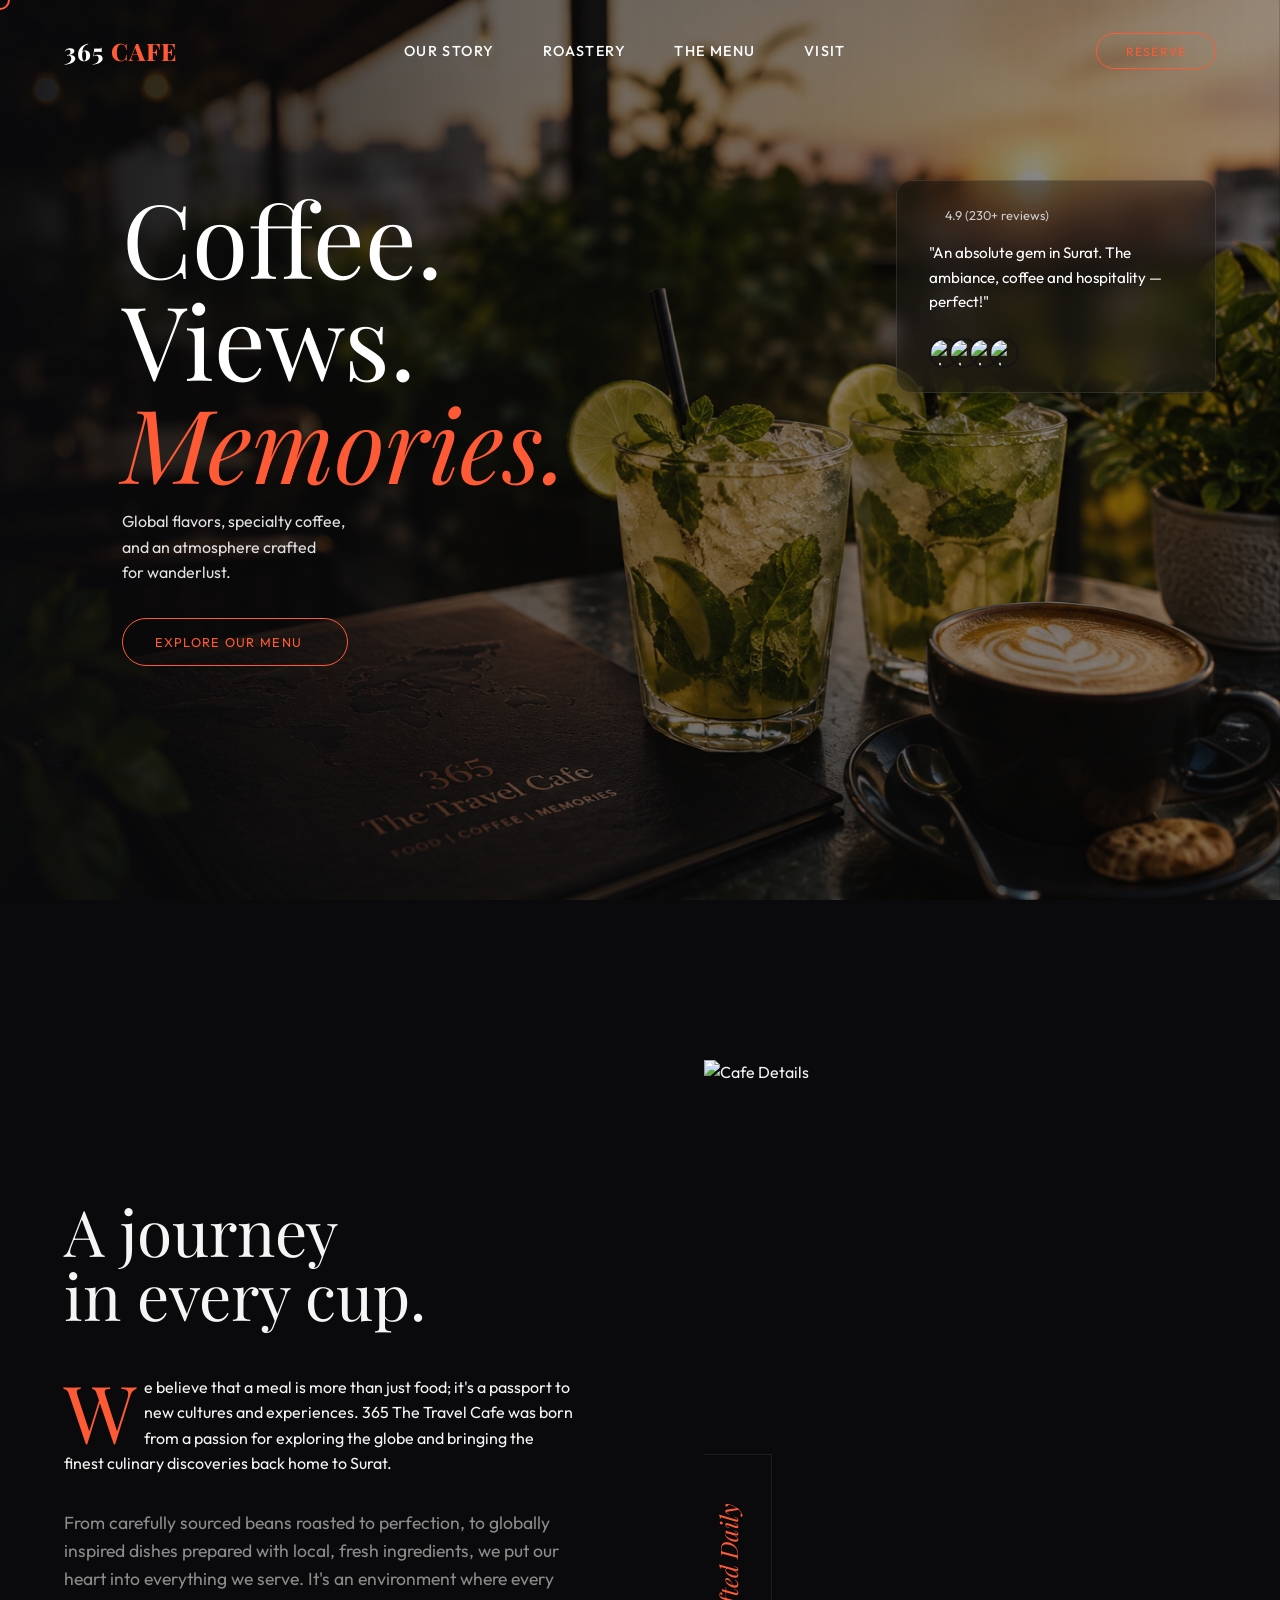
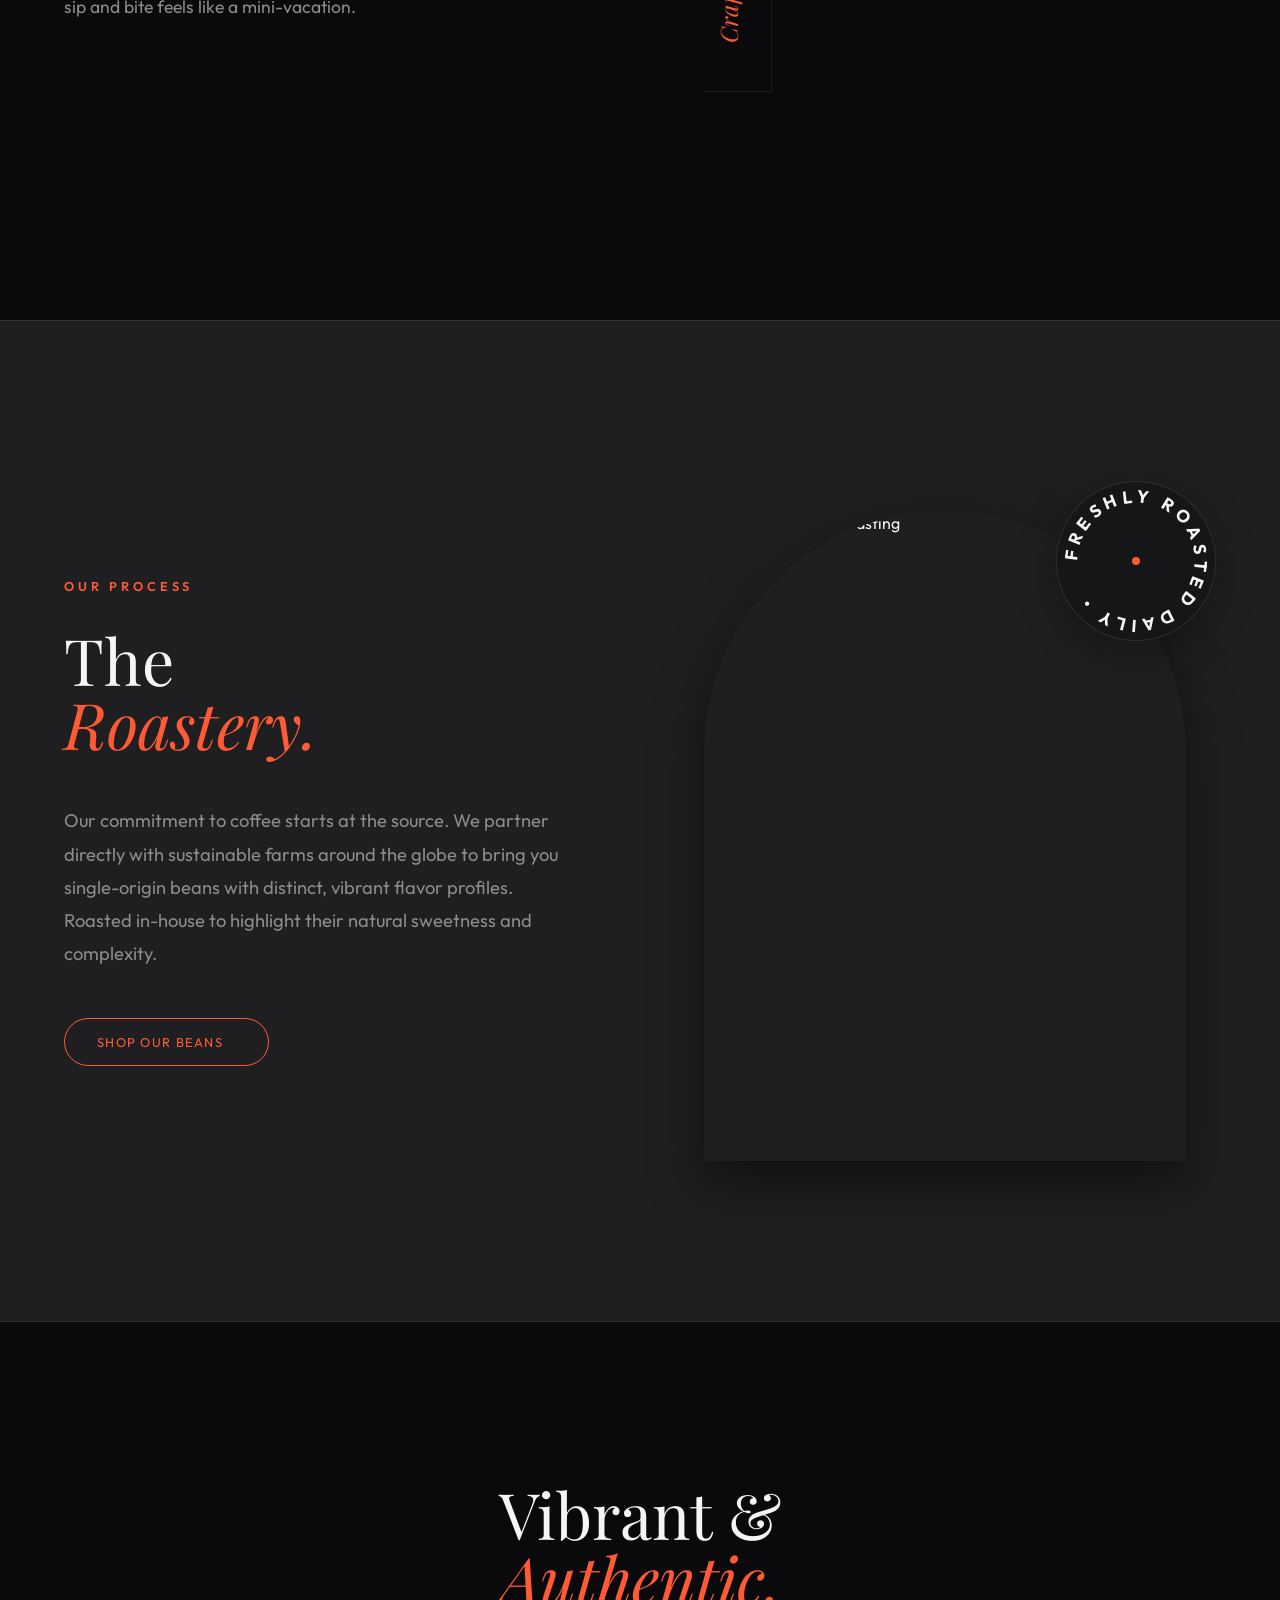
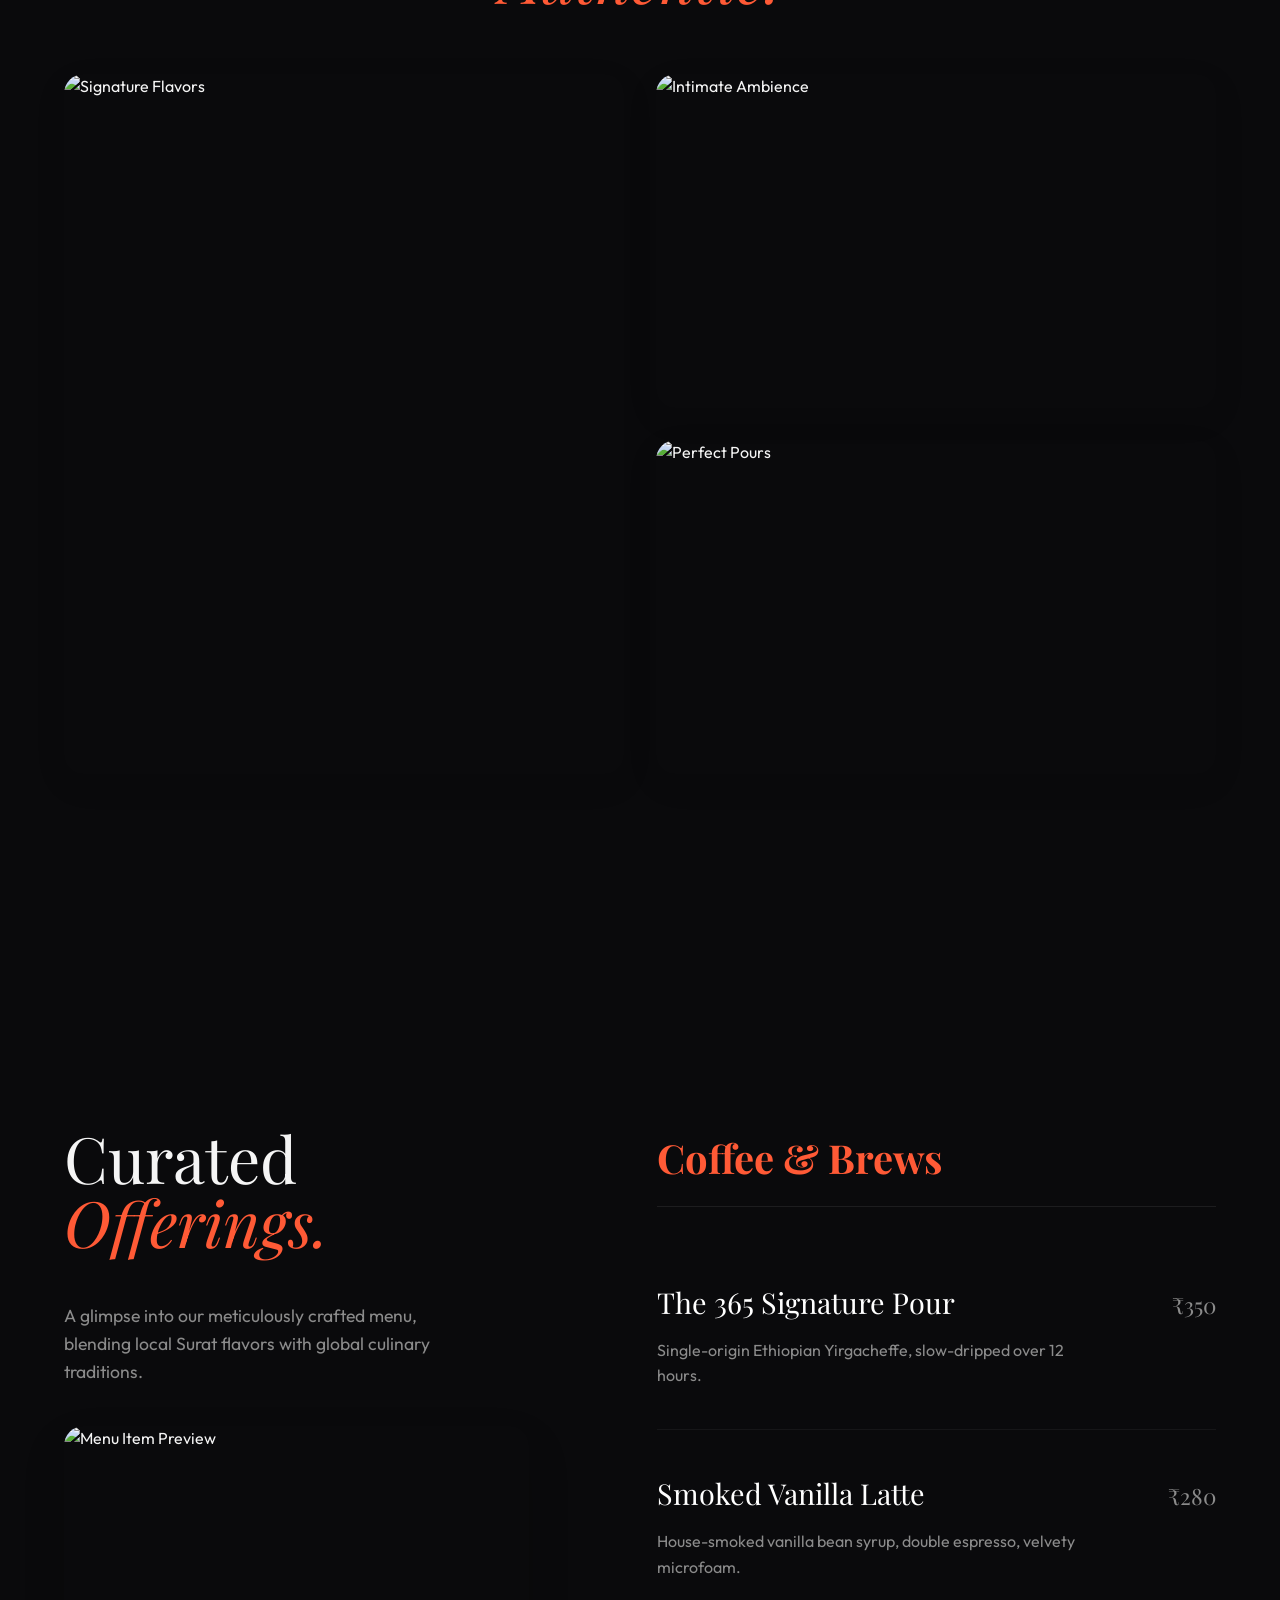
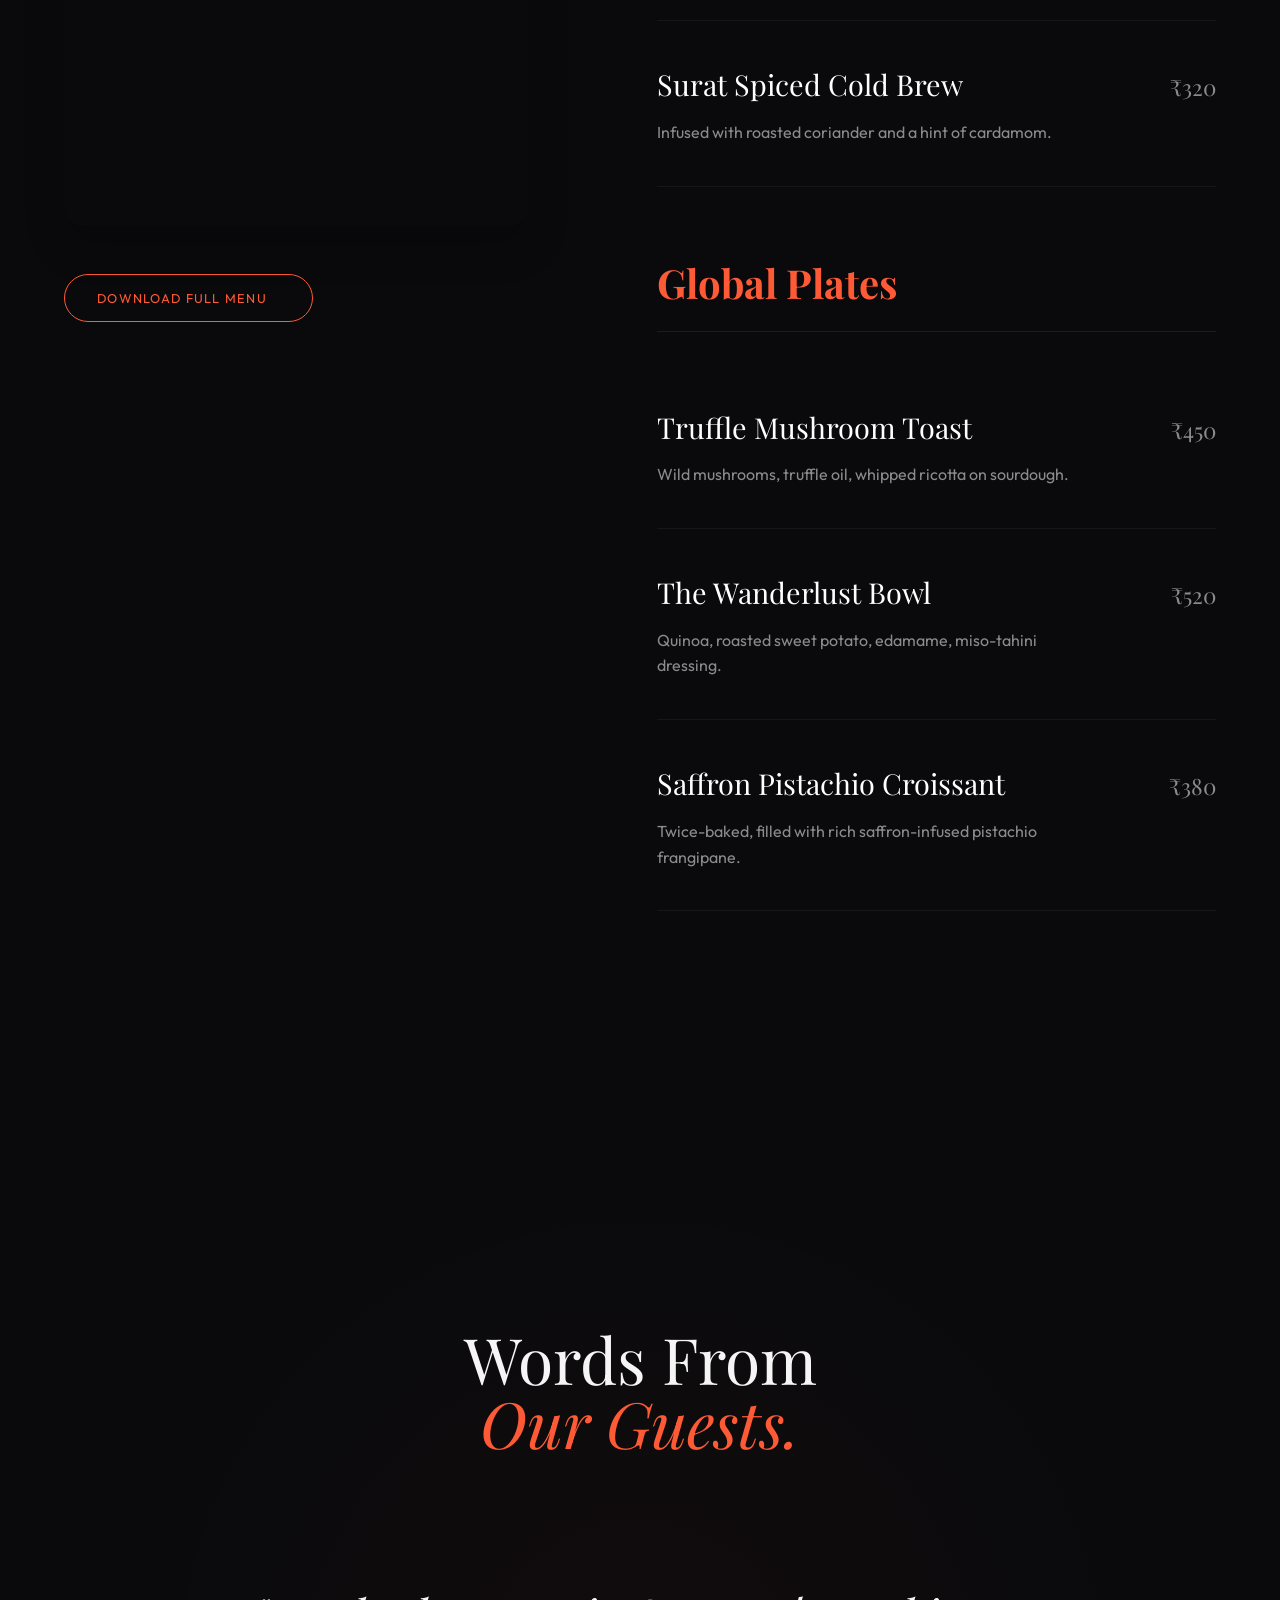
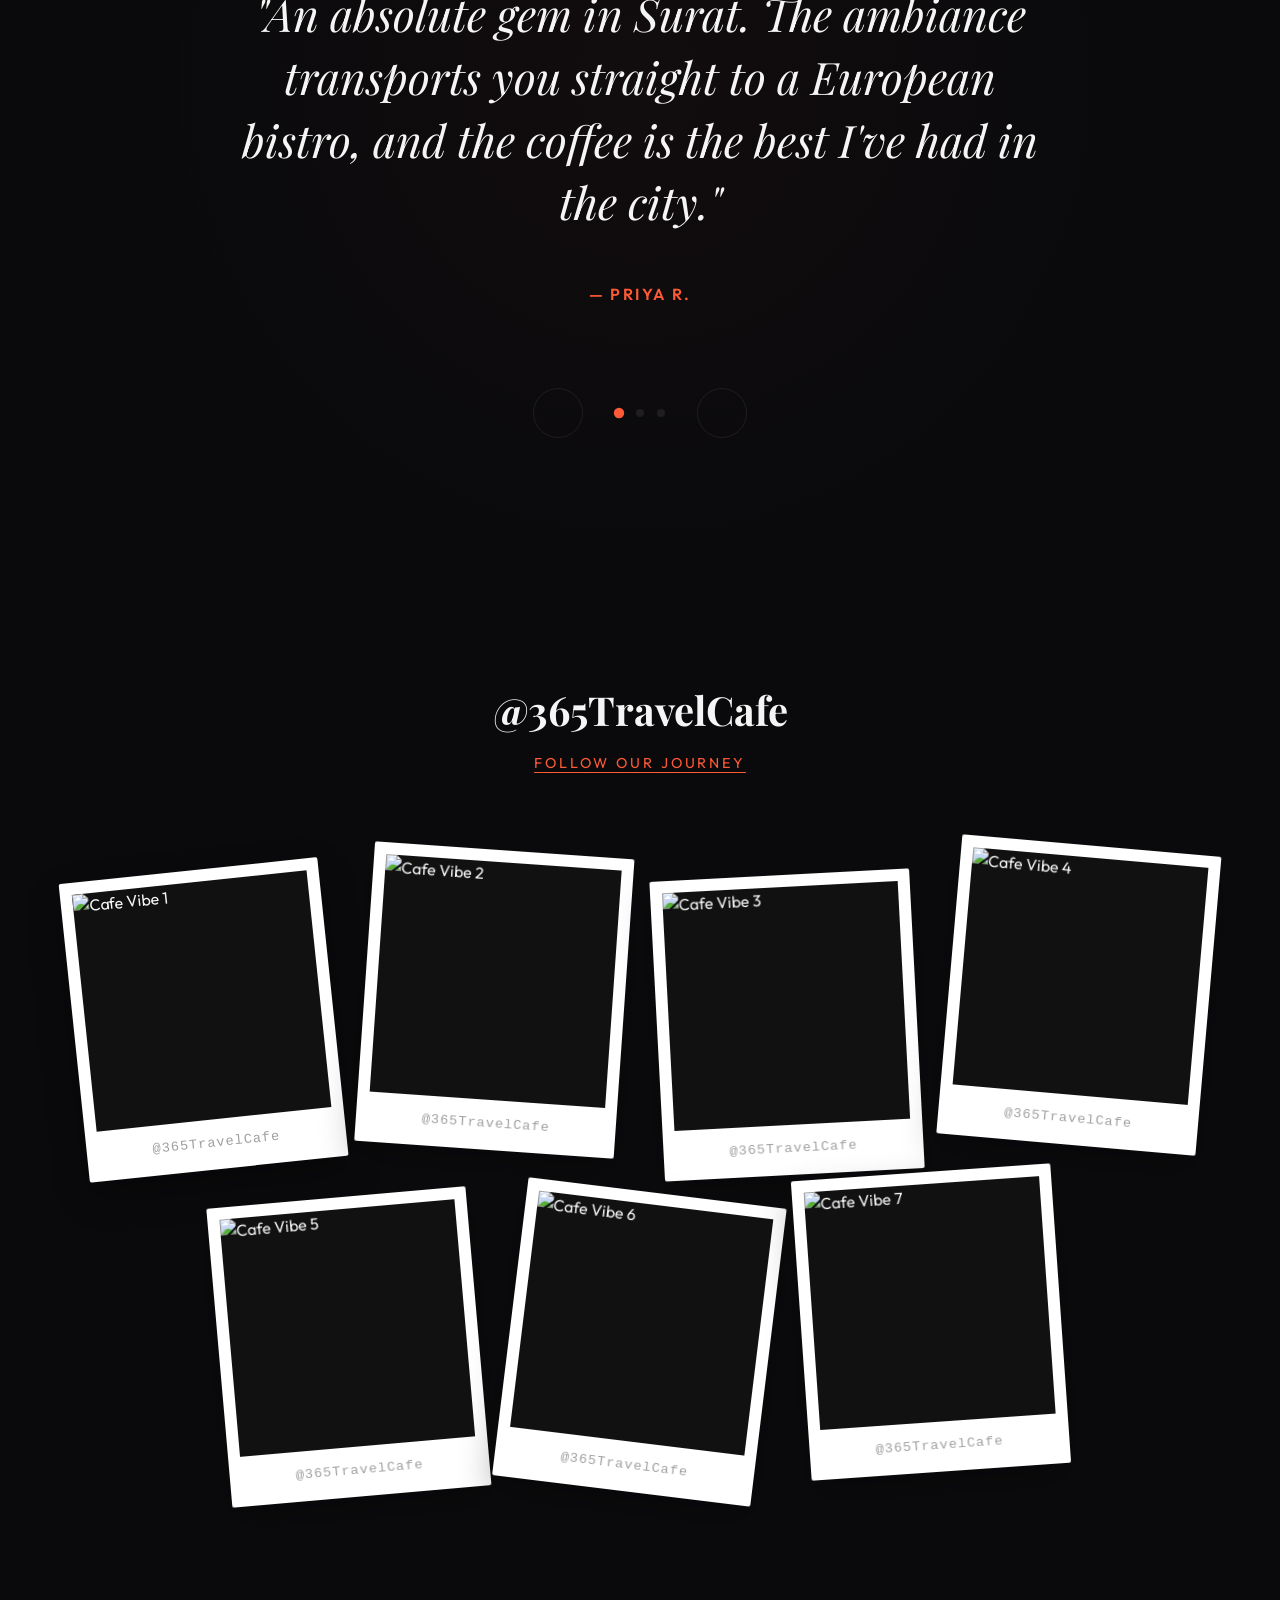
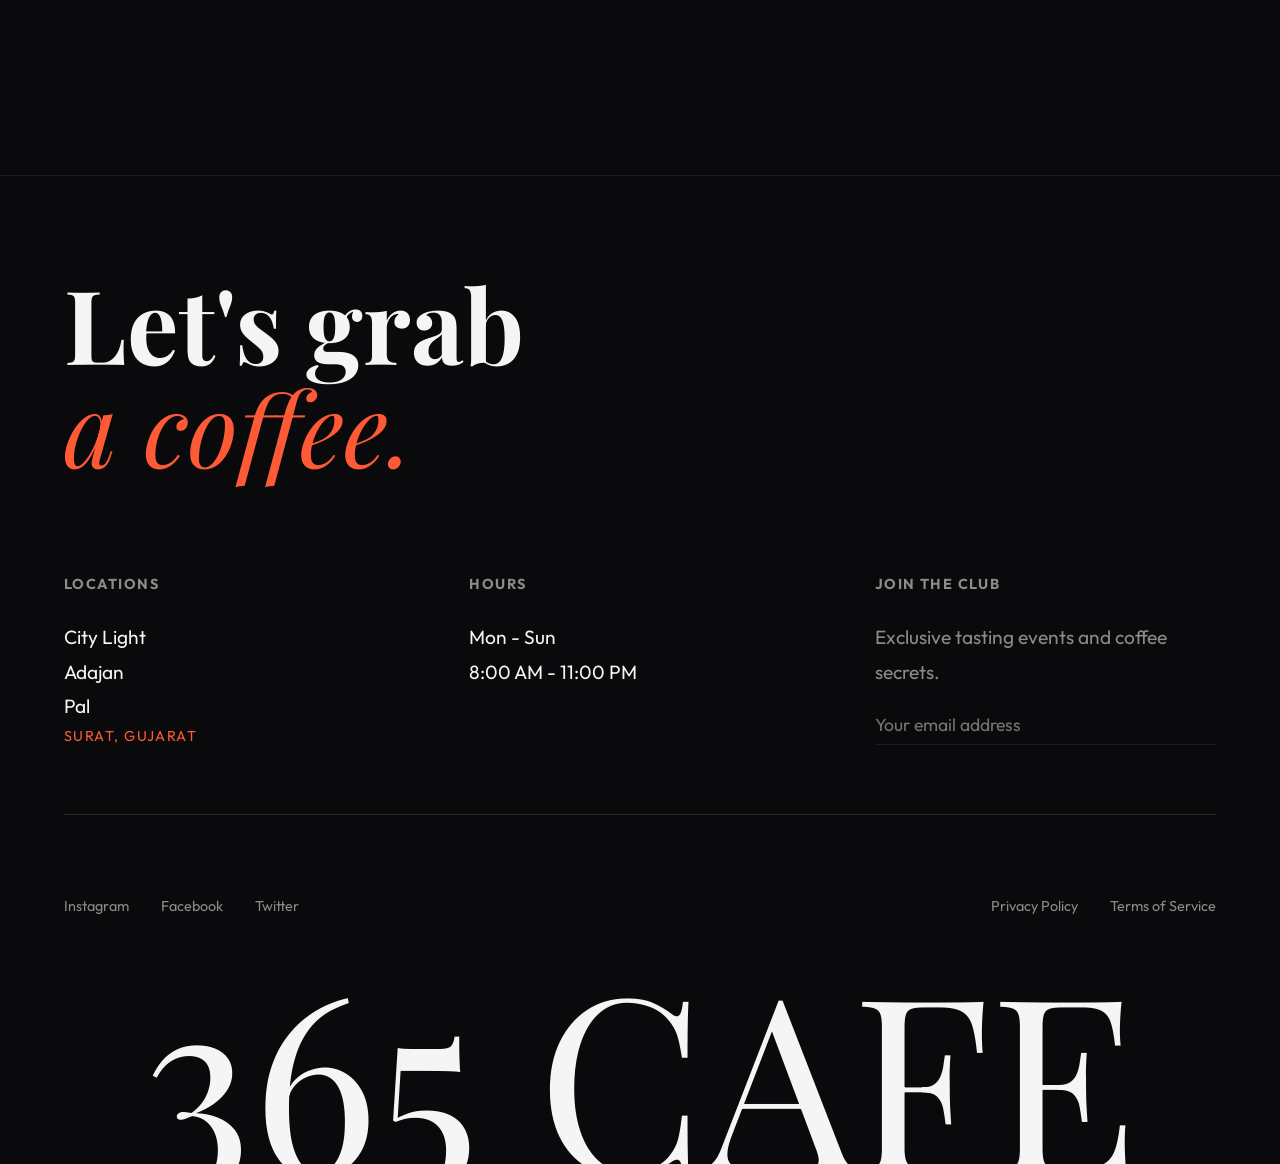
==== index.html @ e99504af "implement front-end structure and interactive UI components for 365-travel-cafe landing page" ====
<!DOCTYPE html>
<html lang="en">
<head>
    <meta charset="UTF-8">
    <meta name="viewport" content="width=device-width, initial-scale=1.0">
    <title>365 The Travel Cafe | Editorial Showcase</title>
    <meta name="description" content="Surat's most loved travel cafe.">
    
    <!-- Fonts -->
    <link rel="preconnect" href="https://fonts.googleapis.com">
    <link rel="preconnect" href="https://fonts.gstatic.com" crossorigin>
    <link href="https://fonts.googleapis.com/css2?family=Playfair+Display:ital,wght@0,400;0,600;0,800;1,400;1,800&family=Outfit:wght@300;400;500;700&display=swap" rel="stylesheet">
    
    <!-- Phosphor Icons -->
    <script src="https://unpkg.com/@phosphor-icons/web"></script>
    
    <link rel="stylesheet" href="styles.css">
</head>
<body class="loading">

    <!-- Custom Cursor -->
    <div class="custom-cursor"></div>

    <!-- Intro Curtain -->
    <div class="intro-curtain">
        <div class="curtain-text">
            <span>365</span>
        </div>
    </div>

    <!-- Minimal Fixed Nav -->
    <nav class="site-nav">
        <div class="nav-brand">365 <span class="primary-text">CAFE</span></div>
        <ul class="nav-links">
            <li><a href="#story">Our Story</a></li>
            <li><a href="#roastery">Roastery</a></li>
            <li><a href="#menu">The Menu</a></li>
            <li><a href="#visit">Visit</a></li>
        </ul>
        <div class="nav-actions">
            <button class="theme-toggle" aria-label="Toggle Theme"><i class="ph ph-sun"></i></button>
            <button class="nav-cta">Reserve</button>
        </div>
    </nav>

    <main>
        <!-- Refined Cinematic Hero (Full Bleed) -->
        <section class="hero-editorial full-bleed-hero">
            <div class="hero-image-wrap parallax-wrap" id="hero-bg-container">
                <img src="ChatGPT%20Image%20Jun%2019,%202026,%2002_57_02%20PM.png" alt="Cafe Background 1" class="parallax-img hero-slide active">
                <img src="ChatGPT%20Image%20Jun%2019,%202026,%2004_19_49%20PM.png" alt="Cafe Background 2" class="parallax-img hero-slide">
                <img src="https://images.unsplash.com/photo-1554118811-1e0d58224f24?auto=format&fit=crop&w=1920&q=80" alt="Cafe Background 3" class="parallax-img hero-slide">
                <div class="hero-dark-overlay"></div>
            </div>
            
            <div class="hero-content-inner container-fluid">
                <!-- Left Side Content -->
                <div class="hero-left reveal-up">
                    <h1 class="massive-title">
                        <span class="line">Coffee.</span>
                        <span class="line">Views.</span>
                        <span class="line italic-line primary-text">Memories.</span>
                    </h1>
                    
                    <p class="hero-desc">Global flavors, specialty coffee,<br>and an atmosphere crafted<br>for wanderlust.</p>
                    
                    <a href="#menu" class="btn-outline-pill">Explore Our Menu <i class="ph ph-arrow-right"></i></a>
                </div>

                <!-- Right Side Floating Review -->
                <div class="hero-right reveal-left" style="transition-delay: 0.3s;">
                    <div class="glass-review-card">
                        <div class="review-header">
                            <div class="stars">
                                <i class="ph-fill ph-star"></i>
                                <i class="ph-fill ph-star"></i>
                                <i class="ph-fill ph-star"></i>
                                <i class="ph-fill ph-star"></i>
                                <i class="ph-fill ph-star"></i>
                            </div>
                            <span class="review-score">4.9 (230+ reviews)</span>
                        </div>
                        <p class="review-quote">"An absolute gem in Surat. The ambiance, coffee and hospitality — perfect!"</p>
                        <div class="review-avatars">
                            <img src="https://randomuser.me/api/portraits/men/32.jpg" alt="User">
                            <img src="https://randomuser.me/api/portraits/women/44.jpg" alt="User">
                            <img src="https://randomuser.me/api/portraits/men/46.jpg" alt="User">
                            <img src="https://randomuser.me/api/portraits/women/68.jpg" alt="User">
                        </div>
                    </div>
                </div>
                <!-- Bottom Left Slider Nav -->
                <div class="hero-slider-nav reveal-up" style="transition-delay: 0.5s;">
                    <div class="slider-controls-left">
                        <div class="slider-numbers">
                            <span class="slide-num active" data-slide="0">01</span>
                            <span class="slide-num" data-slide="1">02</span>
                            <span class="slide-num" data-slide="2">03</span>
                        </div>
                        <div class="slider-progress"><div class="progress-bar" id="hero-progress"></div></div>
                    </div>
                    <div class="slider-arrows">
                        <button class="slider-arrow prev" id="hero-prev"><i class="ph ph-arrow-left"></i></button>
                        <button class="slider-arrow next" id="hero-next"><i class="ph ph-arrow-right"></i></button>
                    </div>
                </div>

                <!-- Bottom Right Scroll Indicator -->
                <div class="hero-bottom-scroll reveal-up" style="transition-delay: 0.6s;">
                    <span>SCROLL</span>
                    <i class="ph ph-arrow-down"></i>
                </div>
            </div>
        </section>

        <!-- Magazine Spread: The Story -->
        <section id="story" class="editorial-spread">
            <div class="spread-container">
                <div class="spread-left reveal-up">
                    <h2 class="section-heading">A journey<br>in every cup.</h2>
                    <p class="drop-cap">We believe that a meal is more than just food; it's a passport to new cultures and experiences. 365 The Travel Cafe was born from a passion for exploring the globe and bringing the finest culinary discoveries back home to Surat.</p>
                    <p class="spread-text">From carefully sourced beans roasted to perfection, to globally inspired dishes prepared with local, fresh ingredients, we put our heart into everything we serve. It's an environment where every sip and bite feels like a mini-vacation.</p>
                </div>
                <div class="spread-right parallax-wrap">
                    <img src="https://lh3.googleusercontent.com/gps-cs-s/APNQkAH_8YOjDMwPrxu3G7u_Ye5YY3DRD3bAr7jAXcX3xD6zkHyVvR1ZnrJ0Uy85Hltlod4XKkQPBSoAYWraVjgFR7L5Hrx64YXO6LytBCg_0R0-cAbYrSsS0-SSjvHYQIuIgbcGK3vgZVRdeS2w=s680-w680-h510-rw" alt="Cafe Details" class="parallax-img portrait-img">
                    <div class="floating-caption">Crafted Daily</div>
                </div>
            </div>
        </section>

        <!-- Roastery / Process Section -->
        <section id="roastery" class="roastery-section">
            <div class="roastery-content">
                <div class="roastery-text reveal-right">
                    <div class="overline-text">Our Process</div>
                    <h2 class="section-heading">The<br><span class="primary-text italic-text">Roastery.</span></h2>
                    <p>Our commitment to coffee starts at the source. We partner directly with sustainable farms around the globe to bring you single-origin beans with distinct, vibrant flavor profiles. Roasted in-house to highlight their natural sweetness and complexity.</p>
                    <a href="#" class="btn-outline-pill mt-4">Shop Our Beans <i class="ph ph-arrow-right"></i></a>
                </div>
                <div class="roastery-image-wrapper reveal-left">
                    <div class="roastery-image">
                        <img src="https://images.unsplash.com/photo-1611162458324-aae1eb4129a4?ixlib=rb-1.2.1&auto=format&fit=crop&w=800&q=80" alt="In-house Coffee Roasting">
                    </div>
                    <!-- Rotating Badge moved to wrapper to avoid clipping -->
                    <div class="spinning-badge">
                        <svg viewBox="0 0 100 100">
                            <path id="curve" d="M 50, 50 m -37, 0 a 37,37 0 1,1 74,0 a 37,37 0 1,1 -74,0" fill="transparent" />
                            <text>
                                <textPath href="#curve">FRESHLY ROASTED DAILY • </textPath>
                            </text>
                        </svg>
                    </div>
                </div>
            </div>
        </section>

        <!-- Editorial Grid Gallery -->
        <section class="editorial-gallery">
            <div class="gallery-header reveal-up text-center">
                <h2 class="section-heading">Vibrant &<br><span class="italic-text primary-text">Authentic.</span></h2>
            </div>
            
            <div class="gallery-grid">
                <div class="gallery-img g-img-1 reveal-up">
                    <img src="https://lh3.googleusercontent.com/gps-cs-s/APNQkAEveJ-0cNbcdMKOzyAmQ_ZM-H3372dX_x0oOWkmMdd_CyS8RoyU_rDqANWfOn6shTNKV2xxHIEhzc3QOTjY49p3nXBCAdz05AFk79AvKMr9BVySr64SAkkX1CygInDUt1LAH3bZ=s680-w680-h510-rw" alt="Signature Flavors">
                    <div class="img-caption">Signature Flavors</div>
                </div>
                <div class="gallery-img g-img-2 reveal-up" style="transition-delay: 0.2s;">
                    <img src="https://lh3.googleusercontent.com/gps-cs-s/APNQkAE4lsI6oSVCRrJXC2gqANppgJ6J4UdiPeIzRn-x22AawlcXW85xevfpBqam2crn1PPQNrogpzS-D-CQ4bHELPr_Ki1vTo1W8ZWfe0OLDq8jT17kl1zATNRJLOhybaZZ0pL5cJJe=s680-w680-h510-rw" alt="Intimate Ambience">
                    <div class="img-caption">Intimate Ambience</div>
                </div>
                <div class="gallery-img g-img-3 reveal-up" style="transition-delay: 0.4s;">
                    <img src="https://lh3.googleusercontent.com/gps-cs-s/APNQkAH_8YOjDMwPrxu3G7u_Ye5YY3DRD3bAr7jAXcX3xD6zkHyVvR1ZnrJ0Uy85Hltlod4XKkQPBSoAYWraVjgFR7L5Hrx64YXO6LytBCg_0R0-cAbYrSsS0-SSjvHYQIuIgbcGK3vgZVRdeS2w=s680-w680-h510-rw" alt="Perfect Pours">
                    <div class="img-caption">Perfect Pours</div>
                </div>
            </div>
        </section>

        <!-- Interactive Premium Menu -->
        <section id="menu" class="premium-menu-section">
            <div class="menu-split-container">
                <!-- Left: Sticky Header & Image Reveal -->
                <div class="menu-left reveal-up">
                    <div class="menu-sticky-content">
                        <h2 class="section-heading">Curated<br><span class="primary-text italic-text">Offerings.</span></h2>
                        <p class="menu-intro">A glimpse into our meticulously crafted menu, blending local Surat flavors with global culinary traditions.</p>
                        
                        <!-- Dynamic Image that changes on hover -->
                        <div class="menu-hover-image">
                            <img src="https://images.unsplash.com/photo-1497935586351-b67a49e012bf?ixlib=rb-1.2.1&auto=format&fit=crop&w=800&q=80" alt="Menu Item Preview" id="dynamic-menu-img">
                        </div>
                        
                        <div style="margin-top: 3rem;">
                            <a href="#" class="btn-outline-pill">Download Full Menu <i class="ph ph-download-simple"></i></a>
                        </div>
                    </div>
                </div>

                <!-- Right: The Menu List -->
                <div class="menu-right reveal-up" style="transition-delay: 0.2s;">
                    <div class="menu-category-wrapper">
                        <h3 class="menu-category-title">Coffee & Brews</h3>
                        <ul class="premium-menu-list">
                            <li class="menu-row" data-img="https://images.unsplash.com/photo-1497935586351-b67a49e012bf?ixlib=rb-1.2.1&auto=format&fit=crop&w=800&q=80">
                                <div class="menu-row-main">
                                    <h4 class="menu-item-title">The 365 Signature Pour</h4>
                                    <span class="menu-item-price">₹350</span>
                                </div>
                                <div class="menu-row-desc">Single-origin Ethiopian Yirgacheffe, slow-dripped over 12 hours.</div>
                            </li>
                            <li class="menu-row" data-img="https://images.unsplash.com/photo-1541167760496-1628856ab772?ixlib=rb-1.2.1&auto=format&fit=crop&w=800&q=80">
                                <div class="menu-row-main">
                                    <h4 class="menu-item-title">Smoked Vanilla Latte</h4>
                                    <span class="menu-item-price">₹280</span>
                                </div>
                                <div class="menu-row-desc">House-smoked vanilla bean syrup, double espresso, velvety microfoam.</div>
                            </li>
                            <li class="menu-row" data-img="https://images.unsplash.com/photo-1461023058943-07fcbe16d735?ixlib=rb-1.2.1&auto=format&fit=crop&w=800&q=80">
                                <div class="menu-row-main">
                                    <h4 class="menu-item-title">Surat Spiced Cold Brew</h4>
                                    <span class="menu-item-price">₹320</span>
                                </div>
                                <div class="menu-row-desc">Infused with roasted coriander and a hint of cardamom.</div>
                            </li>
                        </ul>
                    </div>

                    <div class="menu-category-wrapper" style="margin-top: 4rem;">
                        <h3 class="menu-category-title">Global Plates</h3>
                        <ul class="premium-menu-list">
                            <li class="menu-row" data-img="https://images.unsplash.com/photo-1482049016688-2d3e1b311543?ixlib=rb-1.2.1&auto=format&fit=crop&w=800&q=80">
                                <div class="menu-row-main">
                                    <h4 class="menu-item-title">Truffle Mushroom Toast</h4>
                                    <span class="menu-item-price">₹450</span>
                                </div>
                                <div class="menu-row-desc">Wild mushrooms, truffle oil, whipped ricotta on sourdough.</div>
                            </li>
                            <li class="menu-row" data-img="https://images.unsplash.com/photo-1546069901-ba9599a7e63c?ixlib=rb-1.2.1&auto=format&fit=crop&w=800&q=80">
                                <div class="menu-row-main">
                                    <h4 class="menu-item-title">The Wanderlust Bowl</h4>
                                    <span class="menu-item-price">₹520</span>
                                </div>
                                <div class="menu-row-desc">Quinoa, roasted sweet potato, edamame, miso-tahini dressing.</div>
                            </li>
                            <li class="menu-row" data-img="https://images.unsplash.com/photo-1623341214825-9f4f963727da?ixlib=rb-1.2.1&auto=format&fit=crop&w=800&q=80">
                                <div class="menu-row-main">
                                    <h4 class="menu-item-title">Saffron Pistachio Croissant</h4>
                                    <span class="menu-item-price">₹380</span>
                                </div>
                                <div class="menu-row-desc">Twice-baked, filled with rich saffron-infused pistachio frangipane.</div>
                            </li>
                        </ul>
                    </div>
                </div>
            </div>
        </section>

        <!-- Interactive Testimonials Slider -->
        <section class="testimonials-section">
            <div class="testimonials-header reveal-up">
                <h2 class="section-heading text-center">Words From<br><span class="primary-text italic-text">Our Guests.</span></h2>
            </div>
            
            <div class="testimonials-slider reveal-up" style="transition-delay: 0.2s;">
                <div class="testimonial-track">
                    <!-- Slide 1 -->
                    <div class="testimonial-slide">
                        <i class="ph-fill ph-quotes slide-icon"></i>
                        <h3 class="slide-quote">"An absolute gem in Surat. The ambiance transports you straight to a European bistro, and the coffee is the best I've had in the city."</h3>
                        <p class="slide-author">— Priya R.</p>
                    </div>
                    <!-- Slide 2 -->
                    <div class="testimonial-slide">
                        <i class="ph-fill ph-quotes slide-icon"></i>
                        <h3 class="slide-quote">"The Truffle Mushroom Toast is life-changing. Every detail, from the playlist to the lighting, is curated to perfection."</h3>
                        <p class="slide-author">— Rohan M.</p>
                    </div>
                    <!-- Slide 3 -->
                    <div class="testimonial-slide">
                        <i class="ph-fill ph-quotes slide-icon"></i>
                        <h3 class="slide-quote">"Finally, a place in Surat that understands specialty coffee. The pour-over experience here is unmatched."</h3>
                        <p class="slide-author">— Anjali D.</p>
                    </div>
                </div>
                
                <div class="slider-controls">
                    <button class="slider-btn prev-btn"><i class="ph ph-arrow-left"></i></button>
                    <div class="slider-dots">
                        <span class="dot active"></span>
                        <span class="dot"></span>
                        <span class="dot"></span>
                    </div>
                    <button class="slider-btn next-btn"><i class="ph ph-arrow-right"></i></button>
                </div>
            </div>
        </section>

        <!-- Instagram / Vibe Grid -->
        <section class="vibe-grid-section">
            <div class="vibe-header reveal-up">
                <h4>@365TravelCafe</h4>
                <a href="#" class="vibe-link">Follow our journey</a>
            </div>
            <div class="vibe-grid reveal-up">
                <a href="#" class="vibe-item">
                    <div class="vibe-img-wrapper">
                        <img src="https://images.unsplash.com/photo-1554118811-1e0d58224f24?auto=format&fit=crop&w=600&q=80" alt="Cafe Vibe 1">
                        <div class="vibe-overlay"><i class="ph-fill ph-instagram-logo"></i></div>
                    </div>
                </a>
                <a href="#" class="vibe-item">
                    <div class="vibe-img-wrapper">
                        <img src="https://images.unsplash.com/photo-1509042239860-f550ce710b93?auto=format&fit=crop&w=600&q=80" alt="Cafe Vibe 2">
                        <div class="vibe-overlay"><i class="ph-fill ph-instagram-logo"></i></div>
                    </div>
                </a>
                <a href="#" class="vibe-item">
                    <div class="vibe-img-wrapper">
                        <img src="https://images.unsplash.com/photo-1445116572660-236099ec97a0?auto=format&fit=crop&w=600&q=80" alt="Cafe Vibe 3">
                        <div class="vibe-overlay"><i class="ph-fill ph-instagram-logo"></i></div>
                    </div>
                </a>
                <a href="#" class="vibe-item">
                    <div class="vibe-img-wrapper">
                        <img src="https://images.unsplash.com/photo-1511920170033-f8396924c348?auto=format&fit=crop&w=600&q=80" alt="Cafe Vibe 4">
                        <div class="vibe-overlay"><i class="ph-fill ph-instagram-logo"></i></div>
                    </div>
                </a>
                <a href="#" class="vibe-item">
                    <div class="vibe-img-wrapper">
                        <img src="https://images.unsplash.com/photo-1442512595331-e89e73853f31?auto=format&fit=crop&w=600&q=80" alt="Cafe Vibe 5">
                        <div class="vibe-overlay"><i class="ph-fill ph-instagram-logo"></i></div>
                    </div>
                </a>
                <a href="#" class="vibe-item">
                    <div class="vibe-img-wrapper">
                        <img src="https://images.unsplash.com/photo-1497935586351-b67a49e012bf?auto=format&fit=crop&w=600&q=80" alt="Cafe Vibe 6">
                        <div class="vibe-overlay"><i class="ph-fill ph-instagram-logo"></i></div>
                    </div>
                </a>
                <a href="#" class="vibe-item">
                    <div class="vibe-img-wrapper">
                        <img src="https://images.unsplash.com/photo-1600093463592-8e36ae95ef56?auto=format&fit=crop&w=600&q=80" alt="Cafe Vibe 7">
                        <div class="vibe-overlay"><i class="ph-fill ph-instagram-logo"></i></div>
                    </div>
                </a>
            </div>
        </section>

        <!-- Bold Footer -->
        <footer id="visit" class="editorial-footer">
            <div class="footer-top reveal-up">
                <h2 class="massive-footer-title">Let's grab<br><span class="primary-text italic-line">a coffee.</span></h2>
            </div>
            <div class="footer-content">
                <div class="footer-col">
                    <h5>Locations</h5>
                    <p>City Light<br>Adajan<br>Pal</p>
                    <p class="primary-text mt-2" style="font-size:0.9rem; letter-spacing:0.1em; text-transform:uppercase;">Surat, Gujarat</p>
                </div>
                <div class="footer-col">
                    <h5>Hours</h5>
                    <p>Mon - Sun<br>8:00 AM - 11:00 PM</p>
                </div>
                <div class="footer-col newsletter">
                    <h5>Join the club</h5>
                    <p style="color:var(--c-text-muted); margin-bottom: 1.5rem;">Exclusive tasting events and coffee secrets.</p>
                    <div class="minimal-input">
                        <input type="email" placeholder="Your email address">
                        <button><i class="ph ph-arrow-right"></i></button>
                    </div>
                </div>
            </div>
            <div class="footer-bottom">
                <div class="links">
                    <a href="#">Instagram</a>
                    <a href="#">Facebook</a>
                    <a href="#">Twitter</a>
                </div>
                <div class="links">
                    <a href="#">Privacy Policy</a>
                    <a href="#">Terms of Service</a>
                </div>
            </div>
            <!-- Massive Watermark -->
            <div class="footer-watermark reveal-up">
                365 CAFE
            </div>
        </footer>
    </main>

    <script src="script.js"></script>
</body>
</html>
---- styles.css ----
/* ==========================================================================
   Editorial Variables & Reset
   ========================================================================== */
   :root {
    /* Kept the vibrant orange & dark theme per user request */
    --c-primary: #FF5A36;
    
    /* Dark Theme Core */
    --c-bg: #0a0a0c;
    --c-surface: #141416;
    --c-surface-light: #1f1f22;
    
    /* Text Colors */
    --c-text-main: #f5f5f5;
    --c-text-muted: #8b8b8b;
    --c-border: rgba(255,255,255,0.08);

    /* Typography */
    --font-heading: 'Playfair Display', serif;
    --font-body: 'Outfit', sans-serif;
    
    /* Layout */
    --container-width: 1400px;
}

body.light-mode {
    --c-bg: #f9f6f0;
    --c-surface: #ffffff;
    --c-surface-light: #f0ebe1;
    --c-text-main: #111111;
    --c-text-muted: #666666;
    --c-border: rgba(0,0,0,0.1);
}

* {
    margin: 0;
    padding: 0;
    box-sizing: border-box;
}

html {
    scroll-behavior: smooth;
    font-size: 16px;
}

body {
    font-family: var(--font-body);
    color: var(--c-text-main);
    background-color: var(--c-bg);
    line-height: 1.6;
    -webkit-font-smoothing: antialiased;
    overflow-x: hidden;
}

img {
    max-width: 100%;
    display: block;
}

a {
    text-decoration: none;
    color: inherit;
    transition: all 0.3s ease;
    cursor: none;
}

button {
    cursor: none;
}

ul {
    list-style: none;
}

/* ==========================================================================
   Custom Cursor
   ========================================================================== */
.custom-cursor {
    position: fixed;
    top: 0;
    left: 0;
    width: 20px;
    height: 20px;
    border: 2px solid var(--c-primary);
    border-radius: 50%;
    pointer-events: none;
    z-index: 99999;
    transform: translate(-50%, -50%);
    transition: width 0.3s ease, height 0.3s ease, background 0.3s ease;
}

.custom-cursor.hover {
    width: 60px;
    height: 60px;
    background: rgba(255, 90, 54, 0.2);
    border-color: transparent;
}

/* Hide default cursor on desktop */
@media (min-width: 1025px) {
    body, a, button { cursor: none; }
}

.primary-text {
    color: var(--c-primary);
}

.italic-text {
    font-style: italic;
}

.text-center {
    text-align: center;
}

.center {
    display: flex;
    justify-content: center;
}

/* ==========================================================================
   Intro Curtain
   ========================================================================== */
body.loading {
    overflow: hidden;
}

.intro-curtain {
    position: fixed;
    inset: 0;
    background: var(--c-primary);
    z-index: 9999;
    display: flex;
    justify-content: center;
    align-items: center;
    clip-path: polygon(0 0, 100% 0, 100% 100%, 0 100%);
    transition: clip-path 1.2s cubic-bezier(0.77, 0, 0.175, 1);
}

body.loaded .intro-curtain {
    clip-path: polygon(0 0, 100% 0, 100% 0, 0 0);
}

.curtain-text {
    font-family: var(--font-heading);
    font-size: 6rem;
    font-weight: 800;
    font-style: italic;
    color: var(--c-bg);
    overflow: hidden;
}

.curtain-text span {
    display: block;
    transform: translateY(100%);
    animation: revealText 0.8s cubic-bezier(0.25, 1, 0.5, 1) forwards 0.2s;
}

@keyframes revealText {
    to { transform: translateY(0); }
}

/* ==========================================================================
   Navigation
   ========================================================================== */
.site-nav {
    position: fixed;
    top: 0;
    left: 0;
    width: 100%;
    padding: 2rem 4rem;
    display: flex;
    justify-content: space-between;
    align-items: center;
    z-index: 1000;
    color: white;
    opacity: 0;
    transform: translateY(-20px);
    transition: all 1s ease 1s; /* Animates in after curtain */
}

body.loaded .site-nav {
    opacity: 1;
    transform: translateY(0);
    transition: background 0.3s ease, padding 0.3s ease, box-shadow 0.3s ease, color 0.3s ease;
}

.site-nav.scrolled {
    background: rgba(10, 10, 12, 0.85);
    backdrop-filter: blur(15px);
    -webkit-backdrop-filter: blur(15px);
    padding: 1rem 4rem;
    box-shadow: 0 10px 30px rgba(0,0,0,0.2);
}

body.light-mode .site-nav.scrolled {
    background: rgba(249, 246, 240, 0.85);
    color: var(--c-text-main);
    border-bottom: 1px solid var(--c-border);
}

body.light-mode .site-nav.scrolled .theme-toggle {
    color: var(--c-text-main);
}

.nav-brand {
    font-family: var(--font-heading);
    font-size: 1.5rem;
    font-weight: 800;
    letter-spacing: 0.05em;
}

.nav-links {
    display: flex;
    gap: 3rem;
    font-size: 0.9rem;
    text-transform: uppercase;
    letter-spacing: 0.1em;
    font-weight: 500;
}

.nav-links a:hover {
    color: var(--c-primary);
}

.nav-actions {
    display: flex;
    align-items: center;
    gap: 1.5rem;
}

.theme-toggle {
    background: transparent;
    border: none;
    color: white;
    font-size: 1.4rem;
    cursor: pointer;
    transition: transform 0.3s ease;
    display: flex;
    align-items: center;
    justify-content: center;
}

.theme-toggle:hover {
    transform: scale(1.1);
}

.nav-cta {
    background: transparent;
    border: 1px solid var(--c-primary);
    color: var(--c-primary);
    padding: 0.6rem 1.8rem;
    font-family: inherit;
    text-transform: uppercase;
    letter-spacing: 0.1em;
    font-size: 0.75rem;
    border-radius: 50px;
    transition: all 0.3s ease;
}

.nav-cta:hover {
    background: var(--c-primary);
    color: var(--c-bg);
}

/* ==========================================================================
   Full Bleed Cinematic Hero (Refined)
   ========================================================================== */
.hero-editorial.full-bleed-hero {
    position: relative;
    height: 100vh;
    min-height: 800px;
    display: flex;
    align-items: center;
    padding: 0 4rem;
    overflow: hidden;
}

.full-bleed-hero .hero-image-wrap {
    position: absolute;
    inset: 0;
    width: 100%;
    height: 100%;
    z-index: 0;
}

.hero-dark-overlay {
    position: absolute;
    inset: 0;
    background: linear-gradient(to right, rgba(10,10,12,0.95) 0%, rgba(10,10,12,0.6) 40%, rgba(10,10,12,0.4) 100%);
    z-index: 1;
}

.parallax-img {
    width: 100%;
    height: 120%;
    object-fit: cover;
    transform: translateY(0);
    will-change: transform;
}

.hero-content-inner.container-fluid {
    position: relative;
    z-index: 10;
    width: 100%;
    height: 100%;
    max-width: var(--container-width);
    margin: 0 auto;
    padding: 0 5%; /* Aligns perfectly with the 5% padding of the navbar */
    display: flex;
    align-items: center;
}

.hero-left {
    max-width: 600px;
    margin-top: -3rem; /* slightly elevate above exact center to leave room for slider */
}

.hero-badge {
    display: inline-block;
    border: 1px solid rgba(255,255,255,0.3);
    padding: 0.4rem 1rem;
    border-radius: 50px;
    font-size: 0.75rem;
    letter-spacing: 0.2em;
    margin-bottom: 1.5rem;
    backdrop-filter: blur(5px);
    color: white; /* Forced white because it's over dark image */
}

.full-bleed-hero .massive-title {
    font-family: var(--font-heading);
    font-size: clamp(4rem, 8vw, 7.5rem);
    line-height: 1;
    font-weight: 400;
    color: white;
    margin-bottom: 1rem;
}

.massive-title .line {
    display: block;
}

.full-bleed-hero .italic-line {
    font-style: italic;
    color: var(--c-primary);
    padding-left: 0;
}

.hero-desc {
    font-size: 1rem;
    color: #e0e0e0;
    line-height: 1.6;
    margin-bottom: 2rem;
    max-width: 400px;
}

.btn-outline-pill {
    background: transparent;
    border: 1px solid var(--c-primary);
    color: var(--c-primary);
    padding: 0.8rem 2rem;
    border-radius: 50px;
    font-family: inherit;
    text-transform: uppercase;
    letter-spacing: 0.1em;
    font-size: 0.8rem;
    display: inline-flex;
    align-items: center;
    gap: 0.8rem;
    transition: all 0.3s ease;
}

.btn-outline-pill:hover {
    background: var(--c-primary);
    color: white;
}

/* Hero Slider Navigation */
.hero-slider-nav {
    position: absolute;
    bottom: 3rem;
    left: 5%; /* Aligned with container padding */
    display: flex;
    align-items: flex-end;
    gap: 2rem;
    z-index: 20;
}

.slider-controls-left {
    display: flex;
    flex-direction: column;
    gap: 0.8rem;
}

.slider-numbers {
    display: flex;
    gap: 1.5rem;
    color: #8b8b8b;
    font-size: 0.9rem;
}

.slider-numbers .slide-num {
    cursor: pointer;
    transition: all 0.3s ease;
}

.slider-numbers .slide-num.active {
    color: var(--c-primary);
    font-weight: 700;
}

.slider-progress {
    width: 200px;
    height: 2px;
    background: rgba(255,255,255,0.2);
    position: relative;
}

.slider-progress .progress-bar {
    position: absolute;
    top: 0;
    left: 0;
    height: 100%;
    width: 0%; /* Will be animated via JS */
    background: var(--c-primary);
}

.slider-arrows {
    display: flex;
    gap: 1rem;
    margin-bottom: -5px;
}

.slider-arrow {
    background: transparent;
    border: 1px solid rgba(255,255,255,0.3);
    color: white;
    width: 40px;
    height: 40px;
    border-radius: 50%;
    display: flex;
    align-items: center;
    justify-content: center;
    cursor: pointer;
    transition: all 0.3s ease;
}

.slider-arrow:hover {
    border-color: var(--c-primary);
    color: var(--c-primary);
}

/* Hero Background Images */
.hero-slide {
    position: absolute;
    top: 0;
    left: 0;
    width: 100%;
    height: 100%;
    object-fit: cover;
    opacity: 0;
    transition: opacity 1s ease-in-out, transform 5s ease-out;
    transform: scale(1.05);
}

.hero-slide.active {
    opacity: 1;
    transform: scale(1);
    z-index: 1;
}

.hero-right {
    position: absolute;
    top: 20%;
    right: 0;
}

.glass-review-card {
    background: rgba(20, 20, 22, 0.4);
    backdrop-filter: blur(15px);
    -webkit-backdrop-filter: blur(15px);
    border: 1px solid rgba(255,255,255,0.1);
    border-radius: 15px;
    padding: 1.5rem 2rem;
    max-width: 320px;
    color: white;
    box-shadow: 0 20px 40px rgba(0,0,0,0.3);
}

.review-header {
    display: flex;
    align-items: center;
    gap: 1rem;
    margin-bottom: 1rem;
}

.stars {
    color: var(--c-primary);
    font-size: 0.9rem;
}

.review-score {
    font-size: 0.8rem;
    color: #ccc;
}

.review-quote {
    font-size: 0.95rem;
    line-height: 1.6;
    margin-bottom: 1.5rem;
}

.review-avatars {
    display: flex;
}

.review-avatars img {
    width: 30px;
    height: 30px;
    border-radius: 50%;
    border: 2px solid rgba(20,20,22,0.8);
    margin-left: -10px;
}

.review-avatars img:first-child {
    margin-left: 0;
}

.hero-bottom-scroll {
    position: absolute;
    bottom: 3rem;
    right: 0;
    display: flex;
    flex-direction: column;
    align-items: center;
    gap: 0.5rem;
    color: white;
    font-size: 0.65rem;
    letter-spacing: 0.2em;
    z-index: 10;
}

.hero-bottom-scroll i {
    font-size: 1.2rem;
    animation: bounce 2s infinite;
}

@keyframes bounce {
    0%, 20%, 50%, 80%, 100% { transform: translateY(0); }
    40% { transform: translateY(5px); }
    60% { transform: translateY(3px); }
}

body.loaded .hero-meta {
    animation: fadeUp 1s ease forwards 1.6s;
}

.hero-meta p {
    font-size: 1.1rem;
    color: var(--c-text-muted);
    margin-bottom: 3rem;
}

.scroll-indicator {
    display: flex;
    align-items: center;
    gap: 1rem;
    font-size: 0.8rem;
    text-transform: uppercase;
    letter-spacing: 0.1em;
    color: var(--c-text-muted);
}

.line-down {
    width: 1px;
    height: 60px;
    background: var(--c-border);
    position: relative;
    overflow: hidden;
}

.line-down::after {
    content: '';
    position: absolute;
    top: -100%;
    left: 0;
    width: 100%;
    height: 100%;
    background: var(--c-primary);
    animation: scrollLine 2s ease-in-out infinite;
}

@keyframes scrollLine {
    0% { top: -100%; }
    100% { top: 100%; }
}

/* ==========================================================================
   Editorial Spread (About)
   ========================================================================== */
.editorial-spread {
    max-width: var(--container-width);
    margin: 10rem auto;
    padding: 0 4rem;
}

.spread-container {
    display: flex;
    gap: 8rem;
    align-items: center;
}

.spread-left {
    flex: 1;
}

.section-heading {
    font-family: var(--font-heading);
    font-size: clamp(3rem, 5vw, 5rem);
    font-weight: 400;
    line-height: 1;
    margin-bottom: 3rem;
}

.drop-cap::first-letter {
    float: left;
    font-family: var(--font-heading);
    font-size: 5rem;
    line-height: 0.8;
    padding-top: 0.3rem;
    padding-right: 0.5rem;
    color: var(--c-primary);
}

.spread-text {
    font-size: 1.1rem;
    color: var(--c-text-muted);
    margin-top: 2rem;
    max-width: 500px;
}

.spread-right {
    flex: 1;
    position: relative;
    height: 700px;
    overflow: hidden;
}

.portrait-img {
    width: 100%;
    height: 120%;
    object-fit: cover;
}

.floating-caption {
    position: absolute;
    bottom: -20px;
    left: -20px;
    background: var(--c-bg);
    color: var(--c-primary);
    padding: 1.5rem 3rem;
    font-family: var(--font-heading);
    font-style: italic;
    font-size: 1.5rem;
    border: 1px solid var(--c-border);
    transform: rotate(-90deg);
    transform-origin: top left;
}

/* ==========================================================================
   Roastery Section
   ========================================================================== */
.roastery-section {
    background: var(--c-surface-light);
    padding: 10rem 4rem;
    border-top: 1px solid var(--c-border);
    border-bottom: 1px solid var(--c-border);
}

.roastery-content {
    max-width: var(--container-width);
    margin: 0 auto;
    display: grid;
    grid-template-columns: 1fr 1fr;
    gap: 8rem;
    align-items: center;
}

.roastery-text p {
    font-size: 1.15rem;
    color: var(--c-text-muted);
    margin: 2rem 0 3rem;
    line-height: 1.8;
}

.overline-text {
    font-size: 0.8rem;
    text-transform: uppercase;
    letter-spacing: 0.3em;
    color: var(--c-primary);
    margin-bottom: 2rem;
    font-weight: 600;
}

.roastery-image-wrapper {
    position: relative;
    padding-right: 30px; 
    padding-top: 30px;
}

.roastery-image {
    position: relative;
    border-radius: 400px 400px 0 0; /* More elegant, deep arch */
    overflow: hidden;
    height: 650px;
    box-shadow: 0 20px 50px rgba(0,0,0,0.5);
}

.roastery-image img {
    width: 100%;
    height: 100%;
    object-fit: cover;
    transition: transform 1.5s cubic-bezier(0.25, 1, 0.5, 1);
}

.roastery-image-wrapper:hover .roastery-image img {
    transform: scale(1.08);
}

.spinning-badge {
    position: absolute;
    top: 0px;
    right: 0px;
    width: 160px;
    height: 160px;
    z-index: 10;
    animation: spin 15s linear infinite;
    background: rgba(20,20,22, 0.75);
    backdrop-filter: blur(12px);
    -webkit-backdrop-filter: blur(12px);
    border: 1px solid rgba(255,255,255,0.1);
    border-radius: 50%;
    box-shadow: 0 10px 40px rgba(0,0,0,0.3);
    display: flex;
    align-items: center;
    justify-content: center;
}

body.light-mode .spinning-badge {
    background: rgba(255,255,255, 0.75);
    border: 1px solid rgba(0,0,0,0.1);
}

.spinning-badge::after {
    content: '';
    position: absolute;
    width: 8px;
    height: 8px;
    background: var(--c-primary);
    border-radius: 50%;
}

.spinning-badge svg {
    width: 100%;
    height: 100%;
}

.spinning-badge text {
    font-size: 11px;
    font-family: var(--font-body);
    font-weight: 700;
    letter-spacing: 3px;
    fill: var(--c-text-main);
    text-transform: uppercase;
}

@keyframes spin {
    0% { transform: rotate(0deg); }
    100% { transform: rotate(360deg); }
}

.mt-3 {
    margin-top: 2rem;
}

/* ==========================================================================
   Editorial Grid Gallery
   ========================================================================== */
.editorial-gallery {
    padding: 10rem 4rem;
    max-width: var(--container-width);
    margin: 0 auto;
}

.gallery-grid {
    display: grid;
    grid-template-columns: 1fr 1fr;
    gap: 2rem;
    margin-top: 4rem;
}

.gallery-img {
    position: relative;
    overflow: hidden;
    border-radius: 20px; 
    box-shadow: 0 10px 30px rgba(0,0,0,0.1);
}

.gallery-img img {
    width: 100%;
    height: 100%;
    object-fit: cover;
    transition: transform 0.8s cubic-bezier(0.25, 1, 0.5, 1);
}

.gallery-img:hover img {
    transform: scale(1.08);
}

.g-img-1 {
    grid-row: span 2;
    height: 700px;
}

.g-img-2 {
    height: calc(350px - 1rem);
}

.g-img-3 {
    height: calc(350px - 1rem);
}

.img-caption {
    position: absolute;
    bottom: 2rem;
    left: 2rem;
    background: rgba(255,255,255,0.95);
    color: #111;
    padding: 0.8rem 1.5rem;
    border-radius: 50px;
    font-size: 0.8rem;
    font-weight: 600;
    text-transform: uppercase;
    letter-spacing: 0.15em;
    opacity: 0;
    transform: translateY(20px);
    transition: all 0.4s ease;
}

body.light-mode .img-caption {
    background: rgba(10,10,12,0.95);
    color: white;
}

.gallery-img:hover .img-caption {
    opacity: 1;
    transform: translateY(0);
}

/* ==========================================================================
   Premium Menu Section
   ========================================================================== */
.premium-menu-section {
    padding: 12rem 4rem;
    background: var(--c-bg);
}

.menu-split-container {
    max-width: var(--container-width);
    margin: 0 auto;
    display: grid;
    grid-template-columns: 1fr 1.2fr;
    gap: 8rem;
}

.menu-left {
    position: relative;
}

.menu-sticky-content {
    position: sticky;
    top: 100px; /* Reduced from 150px to leave more room */
}

.menu-intro {
    font-size: 1.1rem;
    color: var(--c-text-muted);
    line-height: 1.6;
    margin-bottom: 2.5rem; /* Reduced margin slightly */
    max-width: 400px;
}

.menu-hover-image {
    width: 100%;
    height: 400px;
    max-height: 45vh; /* Prevents the image from being too tall on small laptop screens */
    border-radius: 20px;
    overflow: hidden;
    position: relative;
    box-shadow: 0 20px 40px rgba(0,0,0,0.2);
}

.menu-hover-image img {
    width: 100%;
    height: 100%;
    object-fit: cover;
    transition: opacity 0.4s ease;
}

.menu-category-wrapper {
    margin-bottom: 4rem;
}

.menu-category-title {
    font-family: var(--font-heading);
    font-size: 2.5rem;
    color: var(--c-primary);
    margin-bottom: 2rem;
    border-bottom: 1px solid var(--c-border);
    padding-bottom: 1rem;
}

.premium-menu-list {
    list-style: none;
    padding: 0;
    margin: 0;
}

.menu-row {
    padding: 2.5rem 0;
    border-bottom: 1px solid rgba(255,255,255,0.05);
    cursor: pointer;
    transition: all 0.3s ease;
}

body.light-mode .menu-row {
    border-bottom: 1px solid rgba(0,0,0,0.05);
}

.menu-row-main {
    display: flex;
    justify-content: space-between;
    align-items: baseline;
    margin-bottom: 0.8rem;
}

.menu-item-title {
    font-family: var(--font-heading);
    font-size: 1.8rem;
    font-weight: 400;
    color: white;
    transition: color 0.3s ease, transform 0.3s ease;
}

body.light-mode .menu-item-title {
    color: #111;
}

.menu-item-price {
    font-family: var(--font-heading);
    font-size: 1.4rem;
    color: var(--c-text-muted);
}

.menu-row-desc {
    font-size: 1rem;
    color: var(--c-text-muted);
    max-width: 80%;
    line-height: 1.6;
    transition: color 0.3s ease;
}

/* Hover States */
.menu-row:hover .menu-item-title {
    color: var(--c-primary);
    transform: translateX(10px);
}
.menu-row:hover .menu-item-price {
    color: var(--c-primary);
}
.menu-row:hover .menu-row-desc {
    color: white;
}
body.light-mode .menu-row:hover .menu-row-desc {
    color: black;
}

/* ==========================================================================
   Testimonials Slider
   ========================================================================== */
.testimonials-section {
    padding: 10rem 2rem;
    background: var(--c-bg);
    background-image: radial-gradient(circle at 50% 50%, rgba(255, 90, 54, 0.03) 0%, transparent 60%);
    overflow: hidden;
}

.testimonials-header {
    margin-bottom: 4rem;
}

.testimonials-slider {
    max-width: 900px;
    margin: 0 auto;
    position: relative;
}

.testimonial-track {
    display: flex;
    overflow-x: auto;
    scroll-snap-type: x mandatory;
    scroll-behavior: smooth;
    scrollbar-width: none; /* Firefox */
    -ms-overflow-style: none; /* IE/Edge */
}

.testimonial-track::-webkit-scrollbar {
    display: none; /* Chrome/Safari */
}

.testimonial-slide {
    flex: 0 0 100%;
    width: 100%;
    scroll-snap-align: center;
    text-align: center;
    padding: 2rem;
    box-sizing: border-box;
}

.slide-icon {
    font-size: 3rem;
    color: var(--c-primary);
    margin-bottom: 2rem;
    display: block;
}

.slide-quote {
    font-family: var(--font-heading);
    font-size: clamp(1.8rem, 4vw, 2.8rem);
    line-height: 1.4;
    font-weight: 400;
    color: var(--c-text-main);
    margin-bottom: 3rem;
    font-style: italic;
}

.slide-author {
    font-size: 1rem;
    text-transform: uppercase;
    letter-spacing: 0.15em;
    color: var(--c-primary);
    font-weight: 600;
}

.slider-controls {
    display: flex;
    justify-content: center;
    align-items: center;
    gap: 2rem;
    margin-top: 3rem;
}

.slider-btn {
    background: transparent;
    border: 1px solid var(--c-border);
    color: var(--c-text-main);
    width: 50px;
    height: 50px;
    border-radius: 50%;
    display: flex;
    align-items: center;
    justify-content: center;
    font-size: 1.2rem;
    cursor: pointer;
    transition: all 0.3s ease;
}

.slider-btn:hover {
    border-color: var(--c-primary);
    color: var(--c-primary);
}

.slider-dots {
    display: flex;
    gap: 0.8rem;
}

.dot {
    width: 8px;
    height: 8px;
    border-radius: 50%;
    background: var(--c-border);
    cursor: pointer;
    transition: all 0.3s ease;
}

.dot.active {
    background: var(--c-primary);
    transform: scale(1.3);
}

/* ==========================================================================
   Instagram / Vibe Grid (Polaroid Scrapbook)
   ========================================================================== */
.vibe-grid-section {
    padding: 0 2rem 8rem 2rem;
    margin-top: 5rem;
    overflow: hidden; /* Prevent rotated items from breaking layout on small screens */
}

.vibe-header {
    text-align: center;
    margin-bottom: 5rem;
}

.vibe-header h4 {
    font-family: var(--font-heading);
    font-size: 2.5rem;
    color: var(--c-text-main);
    margin-bottom: 0.5rem;
}

.vibe-link {
    font-size: 0.9rem;
    text-transform: uppercase;
    letter-spacing: 0.2em;
    color: var(--c-primary);
    text-decoration: underline;
    text-underline-offset: 4px;
}

.vibe-grid {
    display: flex;
    justify-content: center;
    align-items: center;
    flex-wrap: wrap;
    gap: 2rem;
    max-width: 1200px;
    margin: 0 auto;
}

.vibe-item {
    position: relative;
    width: 260px; /* Fixed width for polaroids */
    height: 300px;
    background: #ffffff;
    padding: 12px 12px 50px 12px; /* Thick bottom border for polaroid look */
    box-shadow: 0 15px 35px rgba(0,0,0,0.3);
    display: block;
    border-radius: 2px;
    transition: all 0.5s cubic-bezier(0.25, 1, 0.5, 1);
    z-index: 1;
    text-decoration: none;
}

body.light-mode .vibe-item {
    box-shadow: 0 15px 35px rgba(0,0,0,0.08);
}

/* Scattered Rotations */
.vibe-item:nth-child(1) { transform: rotate(-6deg) translateY(15px); }
.vibe-item:nth-child(2) { transform: rotate(4deg) translateY(-5px); }
.vibe-item:nth-child(3) { transform: rotate(-3deg) translateY(20px); }
.vibe-item:nth-child(4) { transform: rotate(5deg) translateY(-10px); }
.vibe-item:nth-child(5) { transform: rotate(-5deg) translateY(10px); }
.vibe-item:nth-child(6) { transform: rotate(7deg) translateY(5px); }
.vibe-item:nth-child(7) { transform: rotate(-4deg) translateY(-15px); }

/* Hover straightens the polaroid and brings it forward */
.vibe-item:hover {
    transform: rotate(0deg) scale(1.15) translateY(-20px);
    z-index: 10;
    box-shadow: 0 30px 60px rgba(0,0,0,0.6);
}

body.light-mode .vibe-item:hover {
    box-shadow: 0 30px 60px rgba(0,0,0,0.15);
}

.vibe-img-wrapper {
    position: relative;
    width: 100%;
    height: 100%;
    overflow: hidden;
    background: #111;
}

.vibe-item img {
    width: 100%;
    height: 100%;
    object-fit: cover;
    transition: transform 0.6s cubic-bezier(0.25, 1, 0.5, 1);
}

.vibe-overlay {
    position: absolute;
    inset: 0;
    background: rgba(10,10,12, 0.4);
    backdrop-filter: blur(5px);
    -webkit-backdrop-filter: blur(5px);
    display: flex;
    align-items: center;
    justify-content: center;
    opacity: 0;
    transition: opacity 0.4s ease;
}

.vibe-overlay i {
    font-size: 3rem;
    color: white;
    transform: scale(0.8) translateY(10px);
    transition: transform 0.4s cubic-bezier(0.25, 1, 0.5, 1);
}

.vibe-item:hover img {
    transform: scale(1.08);
}

.vibe-item:hover .vibe-overlay {
    opacity: 1;
}

.vibe-item:hover .vibe-overlay i {
    transform: scale(1) translateY(0);
}

/* Polaroid Text inside the thick bottom border */
.vibe-item::after {
    content: '@365TravelCafe';
    position: absolute;
    bottom: 15px;
    left: 0;
    width: 100%;
    text-align: center;
    color: #888;
    font-family: 'Courier New', Courier, monospace; /* Typewriter vibe */
    font-size: 0.85rem;
    letter-spacing: 1px;
    opacity: 0.8;
}

/* ==========================================================================
   Editorial Footer
   ========================================================================== */
.editorial-footer {
    border-top: 1px solid var(--c-border);
    margin-top: 10rem;
    padding: 8rem 4rem 2rem;
}

.editorial-footer {
    padding: 6rem 5% 0; /* Huge padding top, 0 bottom for the watermark */
    border-top: 1px solid var(--c-border);
    position: relative;
    overflow: hidden;
}

.massive-footer-title {
    font-family: var(--font-heading);
    font-size: clamp(4rem, 8vw, 8rem);
    line-height: 1;
    color: var(--c-text-main);
    margin-bottom: 6rem;
    transition: all 0.4s ease;
}

.massive-footer-title .italic-line {
    font-style: italic;
    font-weight: 400;
}

.footer-content {
    display: grid;
    grid-template-columns: repeat(3, 1fr);
    gap: 4rem;
    margin-bottom: 4rem;
    padding-bottom: 4rem;
    border-bottom: 1px solid rgba(139,139,139,0.2);
}

.footer-col h5 {
    font-size: 0.9rem;
    text-transform: uppercase;
    letter-spacing: 0.1em;
    color: var(--c-text-muted);
    margin-bottom: 1.5rem;
}

.footer-col p {
    font-size: 1.2rem;
    line-height: 1.8;
}

.minimal-input {
    display: flex;
    border-bottom: 1px solid var(--c-border);
    padding-bottom: 0.5rem;
}

.minimal-input input {
    background: transparent;
    border: none;
    color: var(--c-text-main);
    font-family: inherit;
    font-size: 1.1rem;
    flex: 1;
    outline: none;
}

.minimal-input button {
    background: transparent;
    border: none;
    color: var(--c-primary);
    font-size: 1.5rem;
    cursor: pointer;
}

.footer-bottom {
    display: flex;
    justify-content: space-between;
    align-items: center;
    padding-top: 1rem;
    padding-bottom: 2rem;
    color: var(--c-text-muted);
    font-size: 0.9rem;
}

/* Massive Watermark */
.footer-watermark {
    font-family: var(--font-heading);
    font-size: 19vw;
    line-height: 0.75;
    text-align: center;
    color: var(--c-text-main);
    opacity: 0.03;
    white-space: nowrap;
    user-select: none;
    margin-top: 2rem;
}

body.light-mode .footer-watermark {
    opacity: 0.05;
}

.footer-bottom .links {
    display: flex;
    gap: 2rem;
}

.footer-bottom .links a:hover {
    color: var(--c-primary);
}

/* ==========================================================================
   Scroll Animations
   ========================================================================== */
.reveal-up { opacity: 0; transform: translateY(40px); transition: all 1s cubic-bezier(0.25, 1, 0.5, 1); }
.reveal-left { opacity: 0; transform: translateX(-40px); transition: all 1s cubic-bezier(0.25, 1, 0.5, 1); }
.reveal-right { opacity: 0; transform: translateX(40px); transition: all 1s cubic-bezier(0.25, 1, 0.5, 1); }
.is-revealed { opacity: 1; transform: translate(0); }

@keyframes fadeUp {
    to { opacity: 1; transform: translateY(0); }
}

/* ==========================================================================
   Light Mode Hero Overrides
   ========================================================================== */
body.light-mode .site-nav {
    color: var(--c-text-main);
}
body.light-mode .nav-links a {
    color: var(--c-text-main);
}
body.light-mode .theme-toggle {
    color: var(--c-text-main);
}
body.light-mode .hero-dark-overlay {
    background: linear-gradient(to right, rgba(255, 255, 255, 0.8) 0%, rgba(255, 255, 255, 0.3) 50%, rgba(255, 255, 255, 0.1) 100%);
}
body.light-mode .full-bleed-hero .massive-title {
    color: var(--c-text-main);
}
body.light-mode .hero-desc {
    color: var(--c-text-muted);
}
body.light-mode .slider-arrow {
    border-color: rgba(0,0,0,0.2);
    color: var(--c-text-main);
}
body.light-mode .slider-arrow:hover {
    border-color: var(--c-primary);
    color: var(--c-primary);
}
body.light-mode .slider-progress {
    background: rgba(0,0,0,0.1);
}
body.light-mode .glass-review-card {
    background: rgba(255, 255, 255, 0.6);
    color: var(--c-text-main);
    box-shadow: 0 20px 40px rgba(0,0,0,0.05);
    border-color: rgba(255,255,255,0.4);
}
body.light-mode .hero-bottom-scroll {
    color: var(--c-text-main);
}

/* ==========================================================================
   Responsive — Tablet (max 1024px)
   ========================================================================== */
@media (max-width: 1024px) {
    .hero-image-wrap { width: 100%; z-index: -1; }
    .hero-image-wrap::after { background: rgba(10,10,12,0.7); }
    .spread-container { flex-direction: column; }
    .spread-right { width: 100%; height: 500px; }
    .gallery-grid { display: flex; flex-direction: column; gap: 2rem; margin-top: 3rem; }
    .gallery-img { height: 400px; margin-top: 0 !important; grid-column: auto; }
    .footer-content { grid-template-columns: 1fr 1fr; gap: 3rem; }

    /* Premium Menu */
    .premium-menu-section { padding: 6rem 2rem; }
    .menu-split-container { grid-template-columns: 1fr; gap: 4rem; }
    .menu-sticky-content { position: relative; top: 0; }
    .menu-hover-image { display: none; }

    /* Roastery */
    .roastery-section { flex-direction: column; gap: 3rem; }
    .roastery-content { flex-direction: column; }
    .roastery-text { max-width: 100%; }
    .roastery-image-wrap { width: 100%; max-width: 100%; height: 400px; }
}

/* ==========================================================================
   Responsive — Mobile (max 768px)
   ========================================================================== */
@media (max-width: 768px) {

    /* --- Navigation --- */
    .site-nav {
        padding: 1.2rem 1.5rem;
    }
    .nav-links { display: none; } /* Hidden — hamburger replaces it */
    .nav-cta { display: none; } /* Hide Reserve button to save space */
    .nav-brand { font-size: 1.1rem; }

    /* --- Hero Section --- */
    .hero-editorial { padding: 0; }
    .hero-content-inner.container-fluid {
        flex-direction: column;
        justify-content: flex-end;
        padding: 0 1.5rem 8rem;
        gap: 2rem;
    }
    .hero-left {
        max-width: 100%;
        margin-top: 0;
    }
    .full-bleed-hero .massive-title {
        font-size: clamp(3rem, 13vw, 5rem);
    }
    .hero-desc {
        font-size: 0.95rem;
        max-width: 100%;
    }
    .hero-right {
        position: relative;
        top: auto;
        right: auto;
        width: 100%;
    }
    .glass-review-card {
        max-width: 100%;
        padding: 1rem 1.2rem;
    }
    .hero-slider-nav {
        bottom: 1.5rem;
        left: 1.5rem;
        gap: 1rem;
    }
    .slider-progress { width: 100px; }
    .hero-bottom-scroll { display: none; } /* Too cluttered on mobile */

    /* --- Story / Spread Section --- */
    .editorial-spread { padding: 4rem 1.5rem; }
    .spread-left { padding: 0; }
    .section-heading { font-size: clamp(2.5rem, 8vw, 4rem); }
    .spread-right { height: 300px; }

    /* --- Highlights / Signature Section --- */
    .highlight-flex, .highlights-grid {
        flex-direction: column;
        grid-template-columns: 1fr;
        gap: 2rem;
    }

    /* --- Testimonials --- */
    .testimonials-section { padding: 4rem 1.5rem; }
    .testimonial-card { padding: 2rem 1.5rem; }
    .testimonial-text { font-size: 1.1rem; }

    /* --- Premium Menu --- */
    .premium-menu-section { padding: 4rem 1.5rem; }
    .menu-section-title { font-size: clamp(2rem, 8vw, 3rem); }
    .menu-row { flex-direction: column; gap: 0.5rem; padding: 1rem 0; }
    .menu-item-number { display: none; }

    /* --- Vibe / Instagram Grid --- */
    .vibe-grid-section { padding: 4rem 1rem 5rem; }
    .vibe-grid {
        gap: 1.2rem;
        justify-content: center;
    }
    .vibe-item {
        width: 140px;
        height: 170px;
        padding: 8px 8px 28px 8px;
    }
    .vibe-item::after {
        font-size: 0.55rem;
        bottom: 8px;
    }
    /* Reduce rotation on mobile so photos don't get clipped */
    .vibe-item:nth-child(1) { transform: rotate(-3deg) translateY(8px); }
    .vibe-item:nth-child(2) { transform: rotate(2deg) translateY(-3px); }
    .vibe-item:nth-child(3) { transform: rotate(-2deg) translateY(10px); }
    .vibe-item:nth-child(4) { transform: rotate(3deg) translateY(-5px); }
    .vibe-item:nth-child(5) { transform: rotate(-3deg) translateY(5px); }
    .vibe-item:nth-child(6) { transform: rotate(3deg) translateY(3px); }
    .vibe-item:nth-child(7) { transform: rotate(-2deg) translateY(-8px); }

    /* --- Footer --- */
    .editorial-footer { padding: 4rem 1.5rem 0; }
    .massive-footer-title { font-size: clamp(2.5rem, 10vw, 4rem); margin-bottom: 3rem; }
    .footer-content {
        grid-template-columns: 1fr;
        gap: 2.5rem;
        margin-bottom: 2rem;
        padding-bottom: 2rem;
    }
    .footer-bottom {
        flex-direction: column;
        align-items: flex-start;
        gap: 1rem;
    }
    .footer-watermark {
        font-size: 28vw;
    }

    /* --- Custom Cursor --- */
    .custom-cursor { display: none; } /* Cursor not applicable on touch devices */
}

/* ==========================================================================
   Responsive — Small Mobile (max 480px)
   ========================================================================== */
@media (max-width: 480px) {

    .full-bleed-hero .massive-title {
        font-size: clamp(2.8rem, 14vw, 4rem);
    }

    .vibe-grid {
        gap: 1rem;
    }
    .vibe-item {
        width: 130px;
        height: 160px;
        padding: 6px 6px 24px 6px;
    }

    .glass-review-card { padding: 0.8rem 1rem; }
    .review-quote { font-size: 0.85rem; }
    .review-avatars img { width: 28px; height: 28px; }

    .slider-arrow { width: 34px; height: 34px; font-size: 0.85rem; }
    .slider-progress { width: 70px; }
}
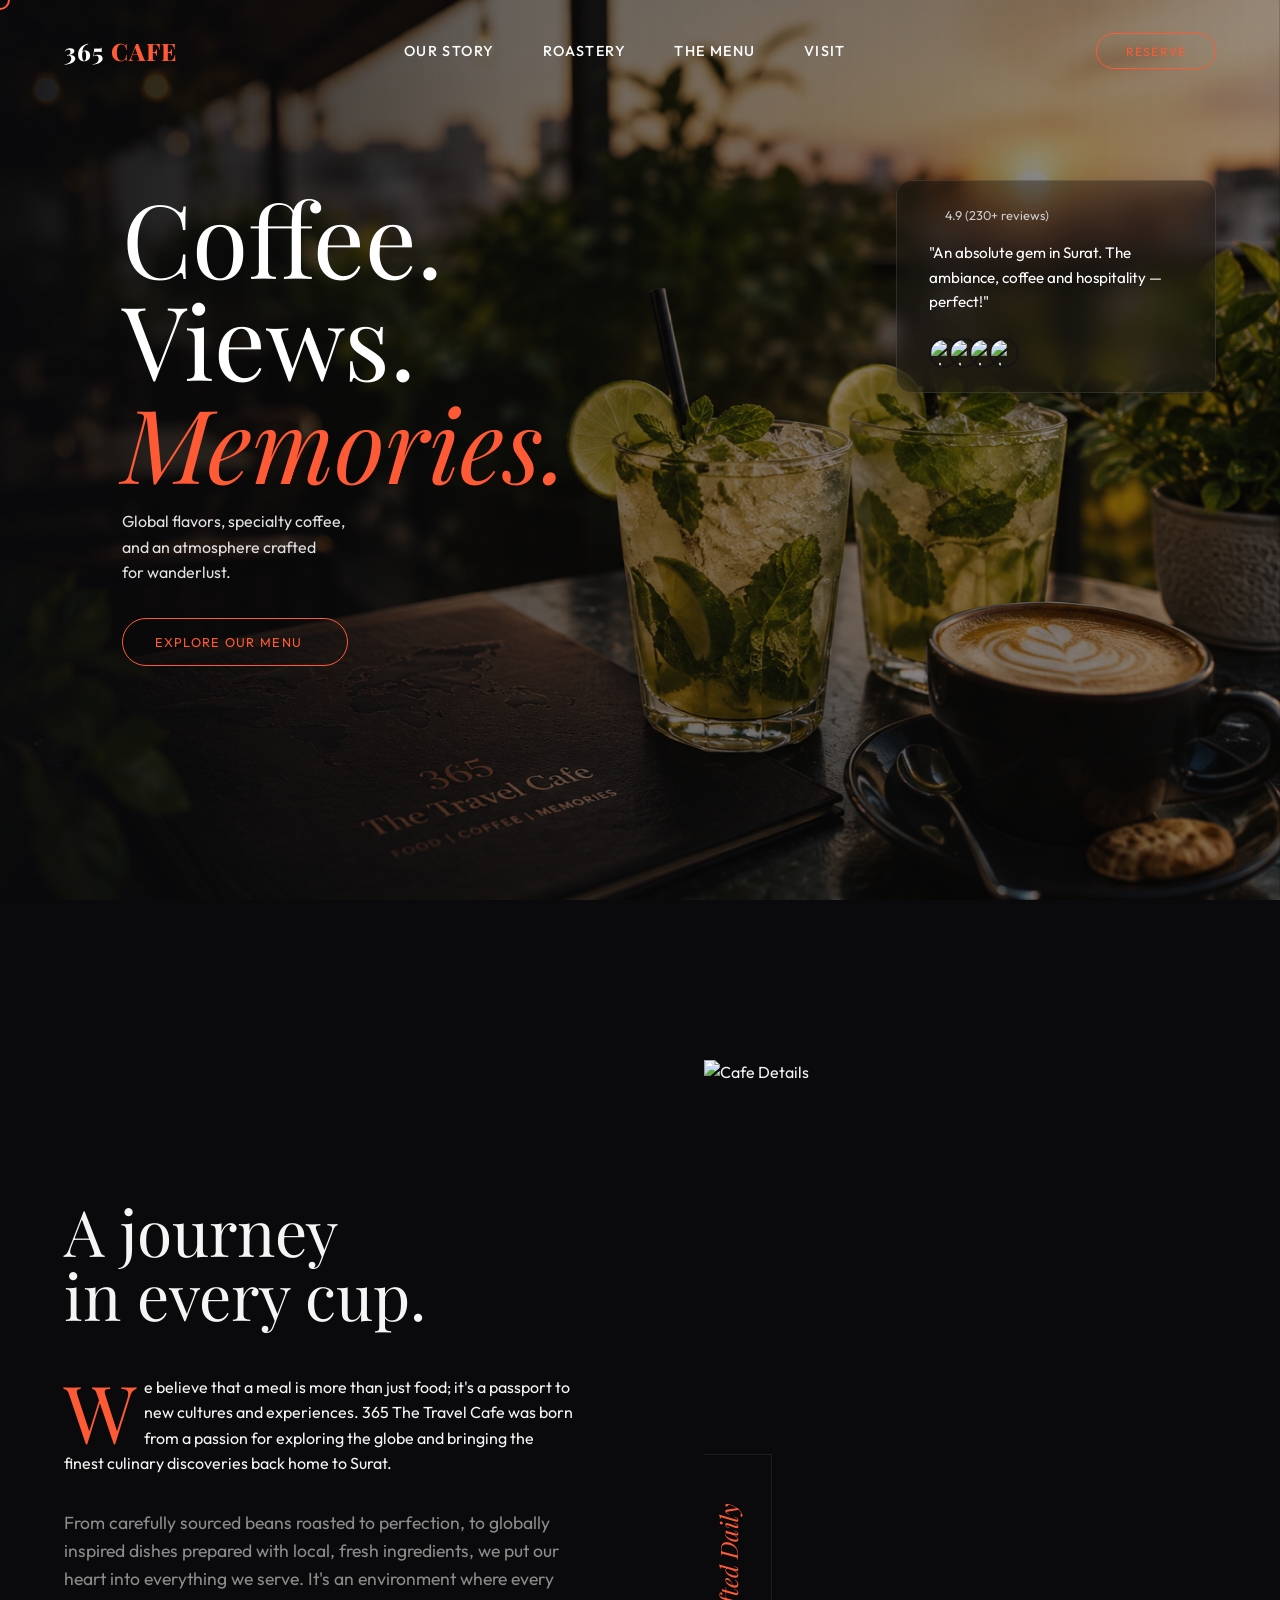
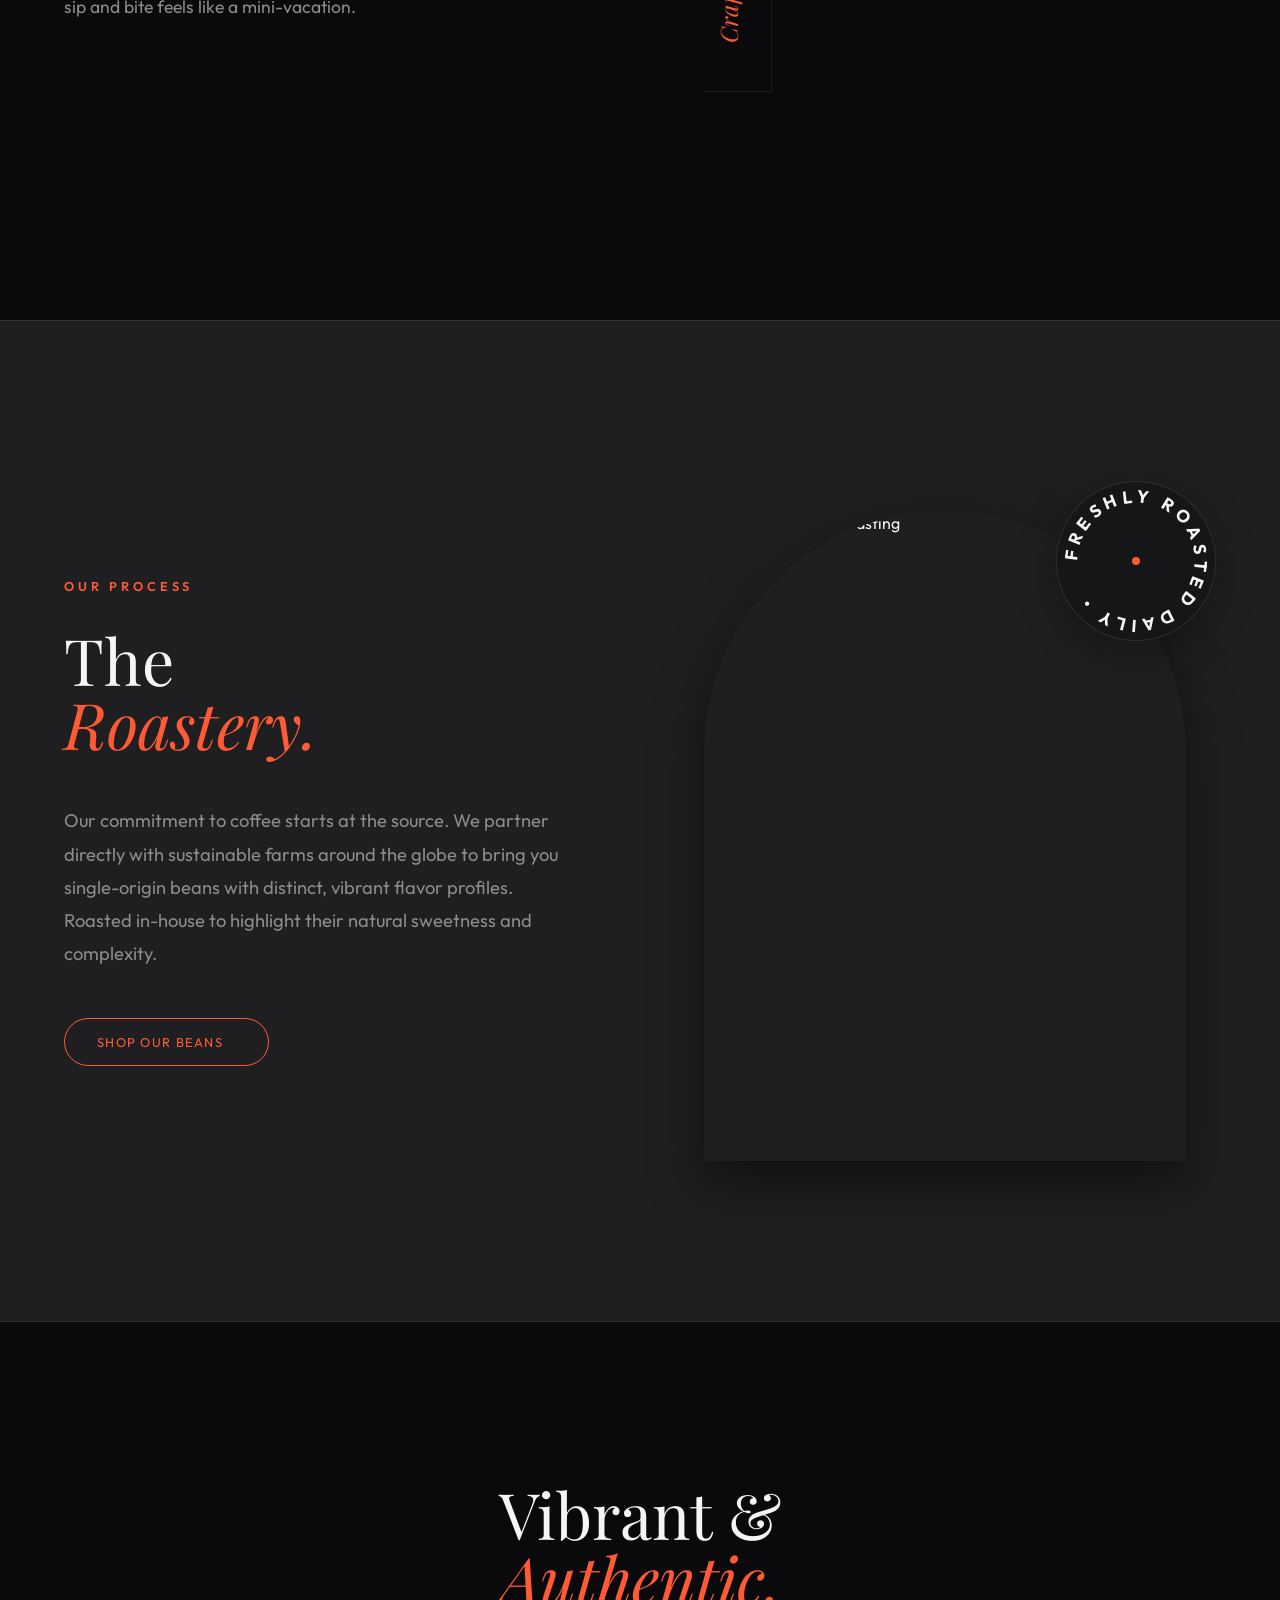
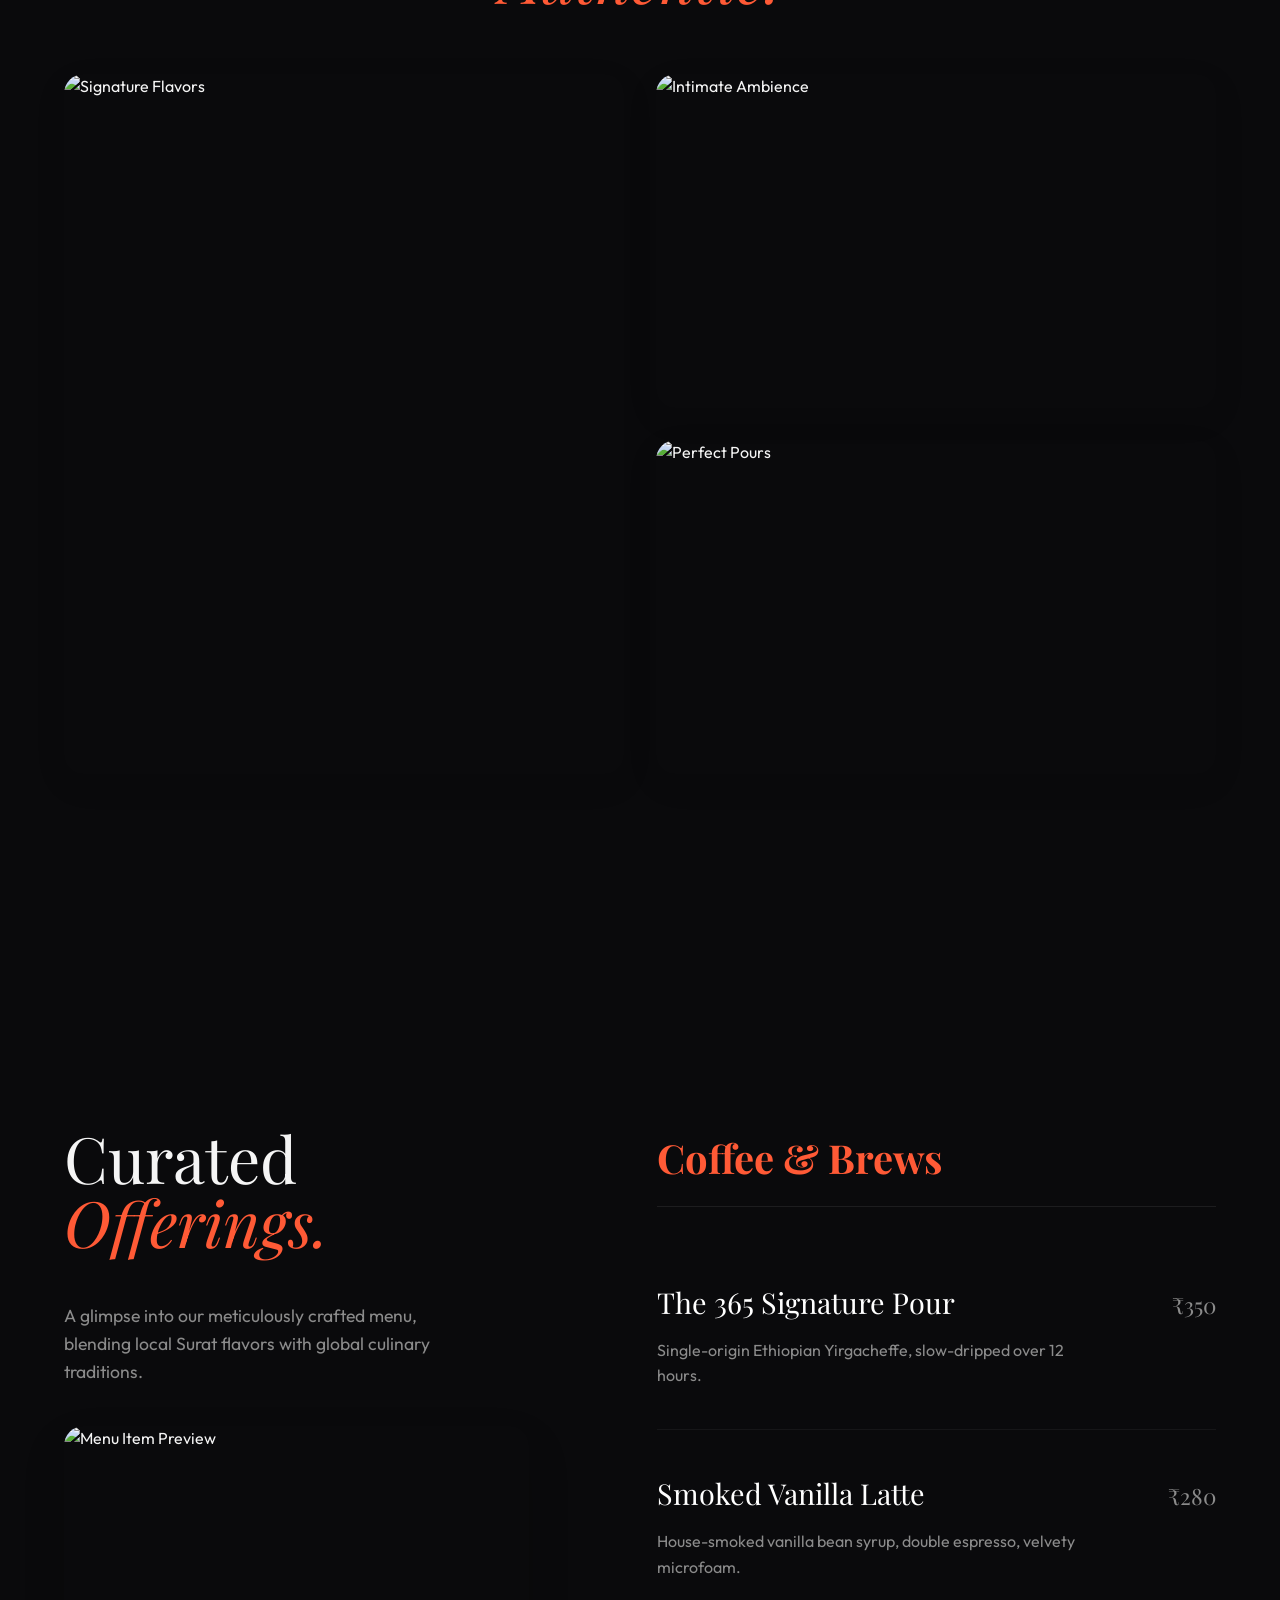
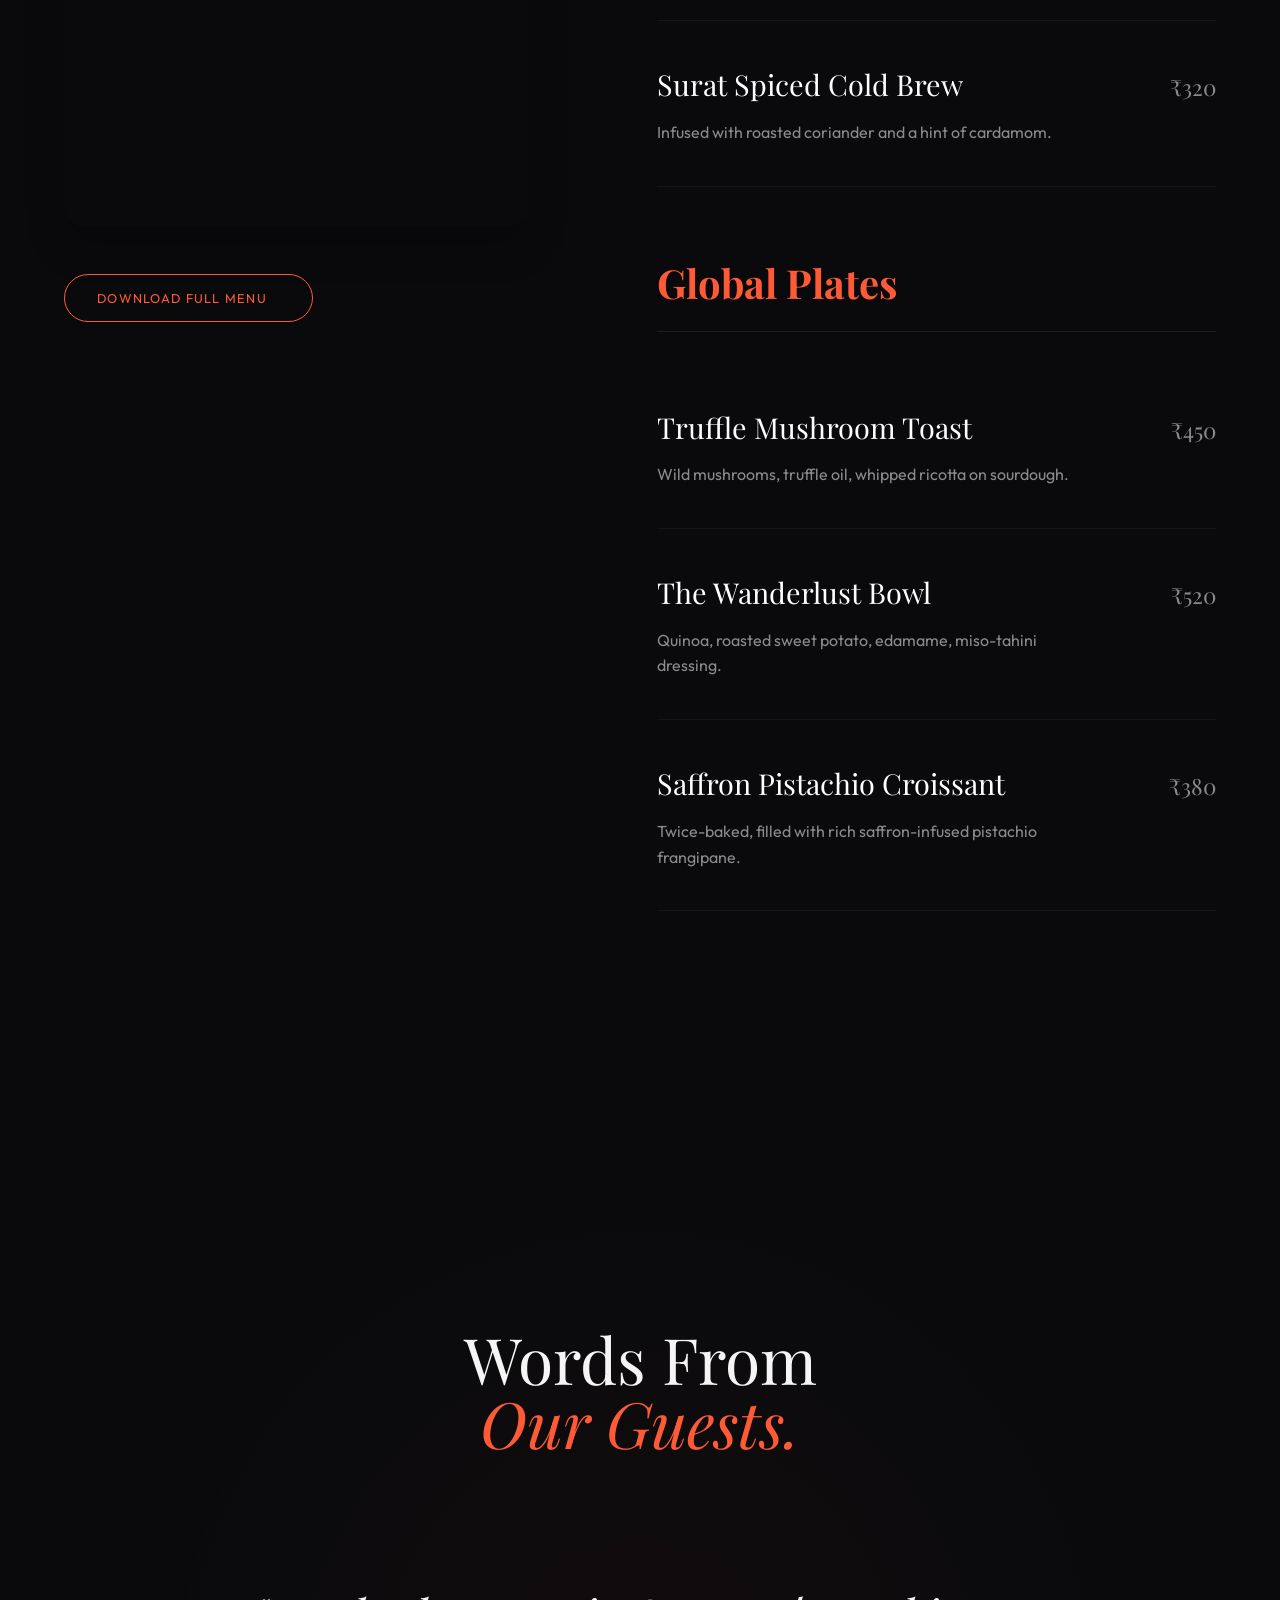
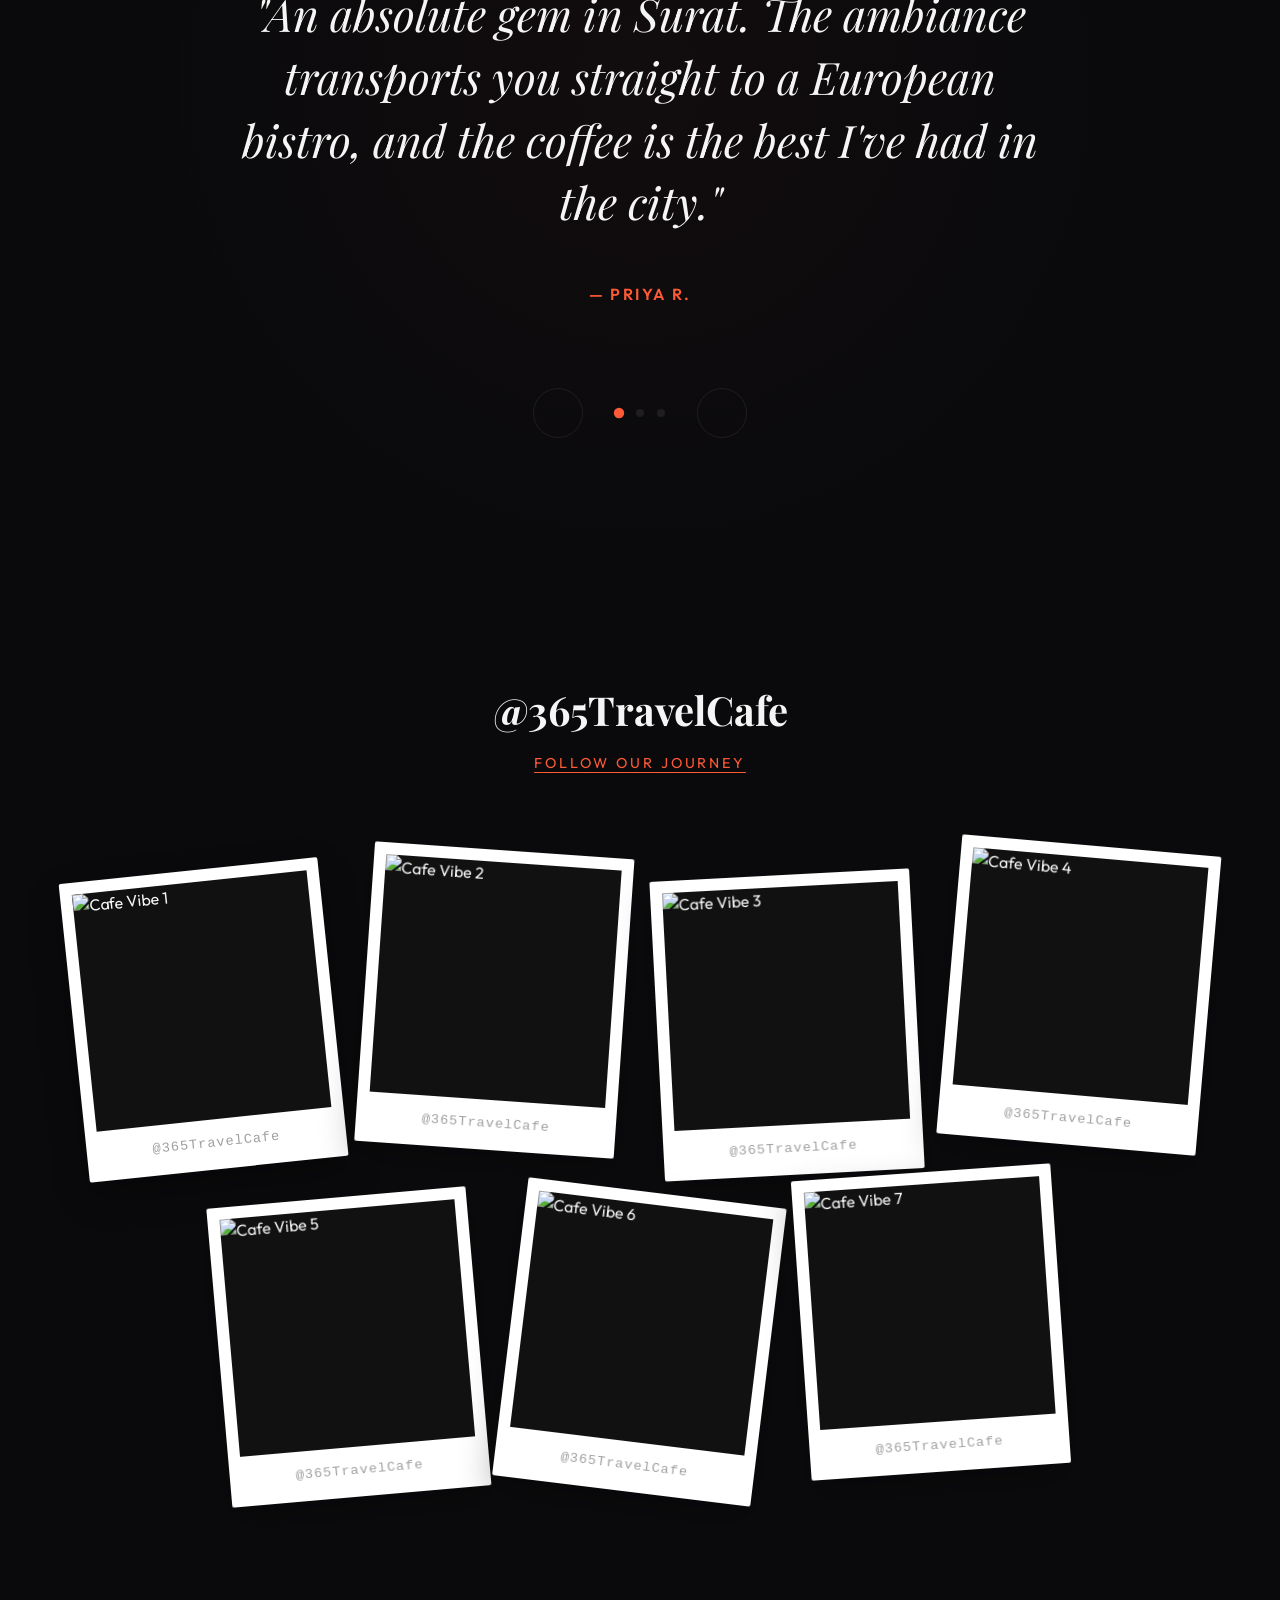
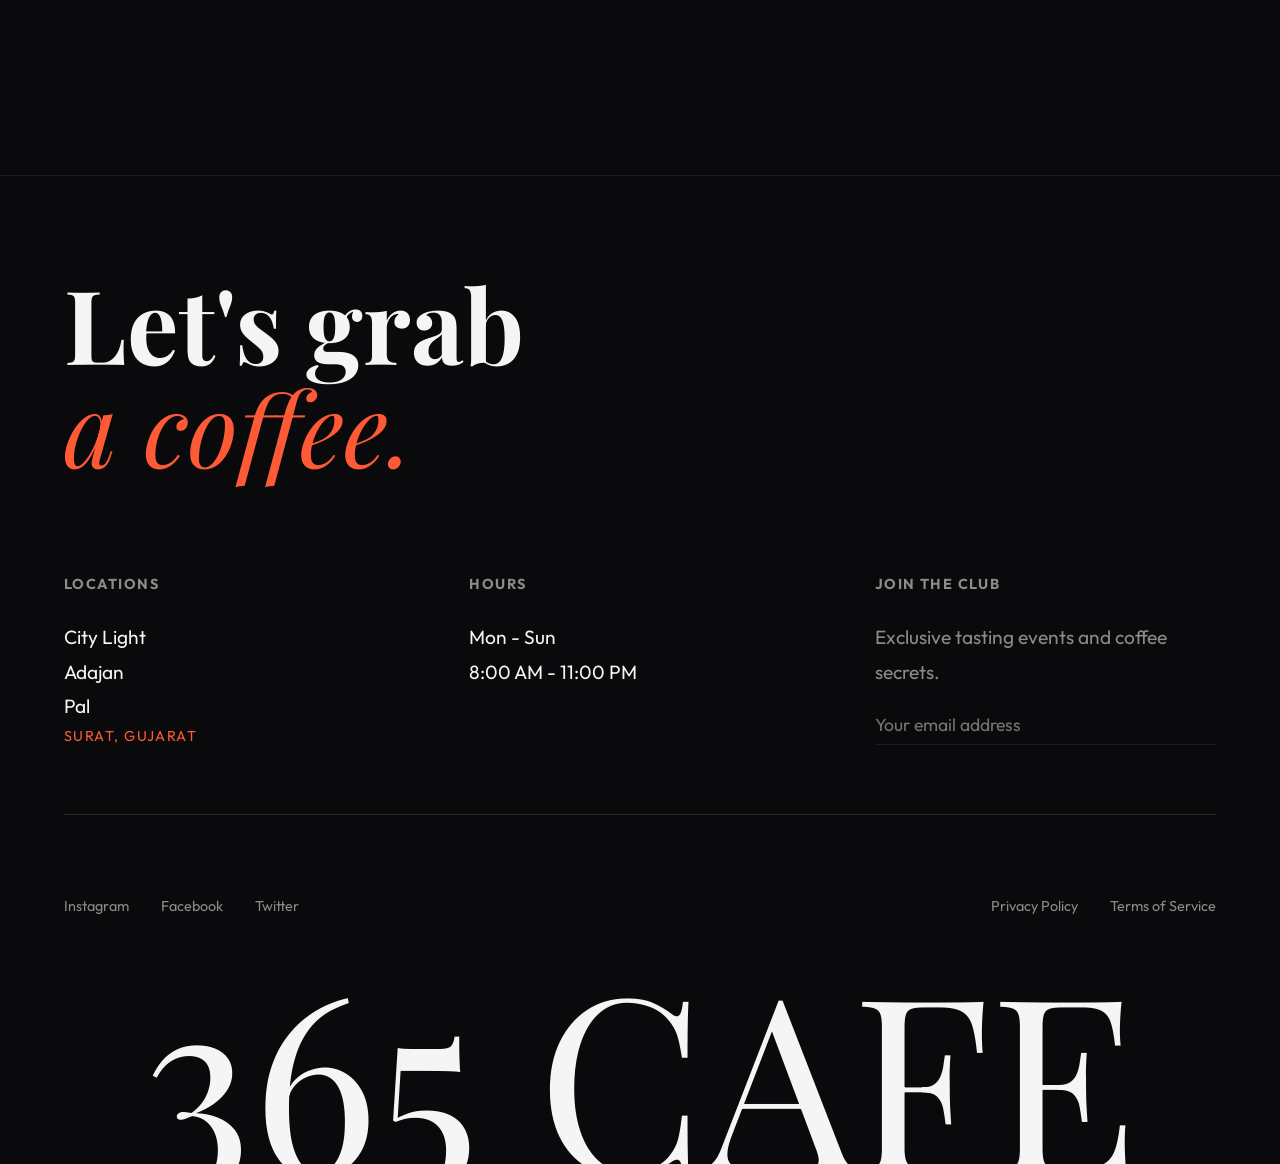
==== commit 0a56d0f2: "fix: improve sticky positioning by updating overflow clips and refine menu reveal animations" ====
--- a/index.html
+++ b/index.html
@@ -40,15 +40,36 @@
         <div class="nav-actions">
             <button class="theme-toggle" aria-label="Toggle Theme"><i class="ph ph-sun"></i></button>
             <button class="nav-cta">Reserve</button>
+            <!-- Hamburger for Mobile -->
+            <button class="hamburger" id="hamburger" aria-label="Open Menu">
+                <span></span>
+                <span></span>
+                <span></span>
+            </button>
         </div>
     </nav>
+
+    <!-- Mobile Drawer Menu -->
+    <div class="mobile-drawer" id="mobile-drawer">
+        <button class="drawer-close" id="drawer-close"><i class="ph ph-x"></i></button>
+        <div class="drawer-brand">365 <span class="primary-text">CAFE</span></div>
+        <ul class="drawer-links">
+            <li><a href="#story" class="drawer-link">Our Story</a></li>
+            <li><a href="#roastery" class="drawer-link">Roastery</a></li>
+            <li><a href="#menu" class="drawer-link">The Menu</a></li>
+            <li><a href="#visit" class="drawer-link">Visit</a></li>
+        </ul>
+        <a href="#" class="btn-outline-pill" style="margin-top: auto;">Reserve a Table <i class="ph ph-arrow-right"></i></a>
+        <div class="drawer-footer">@365TravelCafe</div>
+    </div>
+    <div class="drawer-overlay" id="drawer-overlay"></div>
 
     <main>
         <!-- Refined Cinematic Hero (Full Bleed) -->
         <section class="hero-editorial full-bleed-hero">
             <div class="hero-image-wrap parallax-wrap" id="hero-bg-container">
-                <img src="ChatGPT%20Image%20Jun%2019,%202026,%2002_57_02%20PM.png" alt="Cafe Background 1" class="parallax-img hero-slide active">
-                <img src="ChatGPT%20Image%20Jun%2019,%202026,%2004_19_49%20PM.png" alt="Cafe Background 2" class="parallax-img hero-slide">
+                <img src="hero-bg-1.png" alt="Cafe Background 1" class="parallax-img hero-slide active">
+                <img src="hero-bg-2.png" alt="Cafe Background 2" class="parallax-img hero-slide">
                 <img src="https://images.unsplash.com/photo-1554118811-1e0d58224f24?auto=format&fit=crop&w=1920&q=80" alt="Cafe Background 3" class="parallax-img hero-slide">
                 <div class="hero-dark-overlay"></div>
             </div>
@@ -67,7 +88,7 @@
                     <a href="#menu" class="btn-outline-pill">Explore Our Menu <i class="ph ph-arrow-right"></i></a>
                 </div>
 
-                <!-- Right Side Floating Review -->
+                <!-- Right Side Floating Review — hidden on mobile via CSS -->
                 <div class="hero-right reveal-left" style="transition-delay: 0.3s;">
                     <div class="glass-review-card">
                         <div class="review-header">
@@ -180,17 +201,17 @@
         <section id="menu" class="premium-menu-section">
             <div class="menu-split-container">
                 <!-- Left: Sticky Header & Image Reveal -->
-                <div class="menu-left reveal-up">
+                <div class="menu-left">
                     <div class="menu-sticky-content">
-                        <h2 class="section-heading">Curated<br><span class="primary-text italic-text">Offerings.</span></h2>
-                        <p class="menu-intro">A glimpse into our meticulously crafted menu, blending local Surat flavors with global culinary traditions.</p>
+                        <h2 class="section-heading reveal-up">Curated<br><span class="primary-text italic-text">Offerings.</span></h2>
+                        <p class="menu-intro reveal-up" style="transition-delay:0.15s;">A glimpse into our meticulously crafted menu, blending local Surat flavors with global culinary traditions.</p>
                         
                         <!-- Dynamic Image that changes on hover -->
-                        <div class="menu-hover-image">
+                        <div class="menu-hover-image reveal-up" style="transition-delay:0.25s;">
                             <img src="https://images.unsplash.com/photo-1497935586351-b67a49e012bf?ixlib=rb-1.2.1&auto=format&fit=crop&w=800&q=80" alt="Menu Item Preview" id="dynamic-menu-img">
                         </div>
                         
-                        <div style="margin-top: 3rem;">
+                        <div style="margin-top: 3rem;" class="reveal-up" style="transition-delay:0.35s;">
                             <a href="#" class="btn-outline-pill">Download Full Menu <i class="ph ph-download-simple"></i></a>
                         </div>
                     </div>
--- a/styles.css
+++ b/styles.css
@@ -43,13 +43,18 @@
     font-size: 16px;
 }
 
+html {
+    overflow-x: clip; /* clip = no scroll container created, so position:sticky works! */
+    scroll-behavior: smooth;
+}
+
 body {
     font-family: var(--font-body);
     color: var(--c-text-main);
     background-color: var(--c-bg);
     line-height: 1.6;
     -webkit-font-smoothing: antialiased;
-    overflow-x: hidden;
+    overflow-x: clip; /* clip instead of hidden — fixes sticky positioning */
 }
 
 img {
@@ -872,15 +877,17 @@
     display: grid;
     grid-template-columns: 1fr 1.2fr;
     gap: 8rem;
+    /* DO NOT add align-items here — default 'stretch' is required for sticky to work */
 }
 
 .menu-left {
     position: relative;
+    /* align-self:stretch is the DEFAULT — do not override it */
 }
 
 .menu-sticky-content {
     position: sticky;
-    top: 100px; /* Reduced from 150px to leave more room */
+    top: 120px;
 }
 
 .menu-intro {
@@ -1407,6 +1414,134 @@
 }
 
 /* ==========================================================================
+   Hamburger & Mobile Drawer
+   ========================================================================== */
+.hamburger {
+    display: none;
+    flex-direction: column;
+    gap: 5px;
+    background: transparent;
+    border: none;
+    cursor: pointer;
+    padding: 4px;
+    z-index: 1001;
+}
+
+.hamburger span {
+    display: block;
+    width: 24px;
+    height: 2px;
+    background: var(--c-text-main);
+    border-radius: 2px;
+    transition: all 0.35s cubic-bezier(0.25, 1, 0.5, 1);
+    transform-origin: center;
+}
+
+.hamburger.open span:nth-child(1) { transform: translateY(7px) rotate(45deg); }
+.hamburger.open span:nth-child(2) { opacity: 0; transform: scaleX(0); }
+.hamburger.open span:nth-child(3) { transform: translateY(-7px) rotate(-45deg); }
+
+.mobile-drawer {
+    position: fixed;
+    top: 0;
+    right: -100%;
+    width: min(320px, 85vw);
+    height: 100dvh;
+    background: var(--c-bg);
+    z-index: 2000;
+    display: none; /* Hidden on desktop always */
+    flex-direction: column;
+    padding: 1.5rem 2rem 3rem;
+    transition: right 0.45s cubic-bezier(0.25, 1, 0.5, 1);
+    border-left: 1px solid var(--c-border);
+    box-shadow: -20px 0 60px rgba(0,0,0,0.4);
+}
+
+.mobile-drawer.open { right: 0; }
+
+/* Only show drawer on mobile */
+@media (max-width: 768px) {
+    .mobile-drawer {
+        display: flex; /* Enable on mobile */
+        right: -100%; /* But start off-screen */
+    }
+}
+
+.drawer-overlay {
+    position: fixed;
+    inset: 0;
+    background: rgba(0,0,0,0.6);
+    backdrop-filter: blur(4px);
+    z-index: 1999;
+    opacity: 0;
+    pointer-events: none;
+    transition: opacity 0.4s ease;
+}
+
+.drawer-overlay.open {
+    opacity: 1;
+    pointer-events: all;
+}
+
+.drawer-close {
+    align-self: flex-end;
+    background: transparent;
+    border: 1px solid var(--c-border);
+    color: var(--c-text-main);
+    width: 36px;
+    height: 36px;
+    border-radius: 50%;
+    display: flex;
+    align-items: center;
+    justify-content: center;
+    font-size: 1.1rem;
+    cursor: pointer;
+    margin-bottom: 2rem;
+}
+
+.drawer-brand {
+    font-family: var(--font-heading);
+    font-size: 1.8rem;
+    font-weight: 700;
+    letter-spacing: 0.05em;
+    margin-bottom: 3rem;
+    color: var(--c-text-main);
+}
+
+.drawer-links {
+    list-style: none;
+    display: flex;
+    flex-direction: column;
+    gap: 0;
+    flex: 1;
+}
+
+.drawer-link {
+    display: block;
+    font-family: var(--font-heading);
+    font-size: 2rem;
+    font-weight: 400;
+    color: var(--c-text-muted);
+    padding: 0.9rem 0;
+    border-bottom: 1px solid var(--c-border);
+    transition: all 0.3s ease;
+    text-decoration: none;
+}
+
+.drawer-link:hover {
+    color: var(--c-primary);
+    padding-left: 0.5rem;
+}
+
+.drawer-footer {
+    font-size: 0.8rem;
+    letter-spacing: 0.15em;
+    color: var(--c-text-muted);
+    text-transform: uppercase;
+    margin-top: 2rem;
+}
+
+/* ==========================================================================
    Responsive — Tablet (max 1024px)
    ========================================================================== */
 @media (max-width: 1024px) {
@@ -1437,142 +1572,113 @@
 @media (max-width: 768px) {
 
     /* --- Navigation --- */
-    .site-nav {
-        padding: 1.2rem 1.5rem;
-    }
-    .nav-links { display: none; } /* Hidden — hamburger replaces it */
-    .nav-cta { display: none; } /* Hide Reserve button to save space */
-    .nav-brand { font-size: 1.1rem; }
+    .site-nav { padding: 1rem 1.5rem; }
+    .nav-links { display: none; }
+    .nav-cta { display: none; }
+    .nav-brand { font-size: 1.2rem; }
+    .hamburger { display: flex; }
 
     /* --- Hero Section --- */
     .hero-editorial { padding: 0; }
     .hero-content-inner.container-fluid {
         flex-direction: column;
         justify-content: flex-end;
-        padding: 0 1.5rem 8rem;
-        gap: 2rem;
+        align-items: flex-start;
+        padding: 0 1.2rem 6rem;
+        gap: 0;
+        box-sizing: border-box;
+        width: 100%;
     }
     .hero-left {
         max-width: 100%;
+        width: 100%;
         margin-top: 0;
+        box-sizing: border-box;
     }
     .full-bleed-hero .massive-title {
-        font-size: clamp(3rem, 13vw, 5rem);
+        font-size: clamp(2.5rem, 11vw, 4rem);
+        word-break: break-word;
     }
-    .hero-desc {
-        font-size: 0.95rem;
-        max-width: 100%;
-    }
-    .hero-right {
-        position: relative;
-        top: auto;
-        right: auto;
-        width: 100%;
-    }
-    .glass-review-card {
-        max-width: 100%;
-        padding: 1rem 1.2rem;
-    }
-    .hero-slider-nav {
-        bottom: 1.5rem;
-        left: 1.5rem;
-        gap: 1rem;
-    }
-    .slider-progress { width: 100px; }
-    .hero-bottom-scroll { display: none; } /* Too cluttered on mobile */
+    .hero-desc { font-size: 0.9rem; max-width: 100%; }
+    /* Hide review card on mobile — too crowded */
+    .hero-right { display: none; }
+    .hero-slider-nav { bottom: 1.2rem; left: 1.2rem; gap: 0.8rem; }
+    .slider-progress { width: 80px; }
+    .slider-arrow { width: 34px; height: 34px; font-size: 0.85rem; }
+    .hero-bottom-scroll { display: none; }
 
     /* --- Story / Spread Section --- */
     .editorial-spread { padding: 4rem 1.5rem; }
     .spread-left { padding: 0; }
-    .section-heading { font-size: clamp(2.5rem, 8vw, 4rem); }
-    .spread-right { height: 300px; }
-
-    /* --- Highlights / Signature Section --- */
-    .highlight-flex, .highlights-grid {
-        flex-direction: column;
-        grid-template-columns: 1fr;
-        gap: 2rem;
-    }
+    .section-heading { font-size: clamp(2.2rem, 8vw, 3.5rem); }
+    .spread-right { height: 280px; border-radius: 12px; }
+    .drop-cap::first-letter { font-size: 3rem; }
+
+    /* --- Roastery --- */
+    .roastery-section { flex-direction: column; padding: 4rem 1.5rem; }
+    .roastery-content { flex-direction: column; gap: 3rem; }
+    .roastery-text { max-width: 100%; }
+    .roastery-image-wrapper { width: 100%; }
+    .roastery-image { height: 280px; }
+    .spinning-badge { width: 80px; height: 80px; font-size: 0.5rem; }
+
+    /* --- Gallery --- */
+    .editorial-gallery { padding: 4rem 1.5rem; }
+    .gallery-grid { display: flex; flex-direction: column; gap: 1.2rem; margin-top: 2rem; }
+    .gallery-img { height: 250px; margin-top: 0 !important; grid-column: auto; border-radius: 12px; }
 
     /* --- Testimonials --- */
     .testimonials-section { padding: 4rem 1.5rem; }
-    .testimonial-card { padding: 2rem 1.5rem; }
-    .testimonial-text { font-size: 1.1rem; }
+    .testimonials-slider { gap: 1rem; }
+    .testimonial-card { padding: 2rem 1.5rem; min-width: 85vw; }
+    .testimonial-text { font-size: 1rem; }
 
     /* --- Premium Menu --- */
     .premium-menu-section { padding: 4rem 1.5rem; }
+    .menu-split-container { grid-template-columns: 1fr; gap: 2rem; }
+    .menu-sticky-content { position: relative; top: 0; }
+    .menu-hover-image { display: none; }
     .menu-section-title { font-size: clamp(2rem, 8vw, 3rem); }
-    .menu-row { flex-direction: column; gap: 0.5rem; padding: 1rem 0; }
+    .menu-row { flex-direction: row; justify-content: space-between; align-items: center; padding: 1rem 0; }
+    .menu-item-title { font-size: 1rem; }
     .menu-item-number { display: none; }
+    .menu-row-desc { display: none; } /* Hide descriptions to keep it clean */
 
     /* --- Vibe / Instagram Grid --- */
     .vibe-grid-section { padding: 4rem 1rem 5rem; }
-    .vibe-grid {
-        gap: 1.2rem;
-        justify-content: center;
-    }
-    .vibe-item {
-        width: 140px;
-        height: 170px;
-        padding: 8px 8px 28px 8px;
-    }
-    .vibe-item::after {
-        font-size: 0.55rem;
-        bottom: 8px;
-    }
-    /* Reduce rotation on mobile so photos don't get clipped */
-    .vibe-item:nth-child(1) { transform: rotate(-3deg) translateY(8px); }
+    .vibe-header h4 { font-size: 1.8rem; }
+    .vibe-grid { gap: 1rem; flex-wrap: wrap; justify-content: center; }
+    .vibe-item { width: 130px; height: 160px; padding: 7px 7px 26px 7px; }
+    .vibe-item::after { font-size: 0.5rem; bottom: 7px; }
+    .vibe-item:nth-child(1) { transform: rotate(-3deg) translateY(6px); }
     .vibe-item:nth-child(2) { transform: rotate(2deg) translateY(-3px); }
-    .vibe-item:nth-child(3) { transform: rotate(-2deg) translateY(10px); }
-    .vibe-item:nth-child(4) { transform: rotate(3deg) translateY(-5px); }
-    .vibe-item:nth-child(5) { transform: rotate(-3deg) translateY(5px); }
-    .vibe-item:nth-child(6) { transform: rotate(3deg) translateY(3px); }
-    .vibe-item:nth-child(7) { transform: rotate(-2deg) translateY(-8px); }
+    .vibe-item:nth-child(3) { transform: rotate(-2deg) translateY(8px); }
+    .vibe-item:nth-child(4) { transform: rotate(3deg) translateY(-4px); }
+    .vibe-item:nth-child(5) { transform: rotate(-2deg) translateY(4px); }
+    .vibe-item:nth-child(6) { transform: rotate(2deg) translateY(2px); }
+    .vibe-item:nth-child(7) { transform: rotate(-2deg) translateY(-6px); }
 
     /* --- Footer --- */
     .editorial-footer { padding: 4rem 1.5rem 0; }
-    .massive-footer-title { font-size: clamp(2.5rem, 10vw, 4rem); margin-bottom: 3rem; }
-    .footer-content {
-        grid-template-columns: 1fr;
-        gap: 2.5rem;
-        margin-bottom: 2rem;
-        padding-bottom: 2rem;
-    }
-    .footer-bottom {
-        flex-direction: column;
-        align-items: flex-start;
-        gap: 1rem;
-    }
-    .footer-watermark {
-        font-size: 28vw;
-    }
+    .massive-footer-title { font-size: clamp(2.2rem, 9vw, 3.5rem); margin-bottom: 2.5rem; }
+    .footer-content { grid-template-columns: 1fr; gap: 2rem; margin-bottom: 2rem; padding-bottom: 2rem; }
+    .footer-col h5 { margin-bottom: 0.8rem; }
+    .footer-col p { font-size: 1rem; }
+    .footer-bottom { flex-direction: column; align-items: flex-start; gap: 0.8rem; padding-top: 1.5rem; }
+    .footer-bottom .links { flex-wrap: wrap; gap: 1rem; }
+    .footer-watermark { font-size: 28vw; }
 
     /* --- Custom Cursor --- */
-    .custom-cursor { display: none; } /* Cursor not applicable on touch devices */
+    .custom-cursor { display: none; }
 }
 
 /* ==========================================================================
    Responsive — Small Mobile (max 480px)
    ========================================================================== */
 @media (max-width: 480px) {
-
-    .full-bleed-hero .massive-title {
-        font-size: clamp(2.8rem, 14vw, 4rem);
-    }
-
-    .vibe-grid {
-        gap: 1rem;
-    }
-    .vibe-item {
-        width: 130px;
-        height: 160px;
-        padding: 6px 6px 24px 6px;
-    }
-
+    .full-bleed-hero .massive-title { font-size: clamp(2.5rem, 13vw, 3.5rem); }
+    .hero-content-inner.container-fluid { padding: 0 1.2rem 5rem; }
+    .vibe-item { width: 110px; height: 140px; padding: 6px 6px 22px 6px; }
     .glass-review-card { padding: 0.8rem 1rem; }
-    .review-quote { font-size: 0.85rem; }
-    .review-avatars img { width: 28px; height: 28px; }
-
-    .slider-arrow { width: 34px; height: 34px; font-size: 0.85rem; }
-    .slider-progress { width: 70px; }
-}
+    .testimonial-card { min-width: 92vw; }
+}
